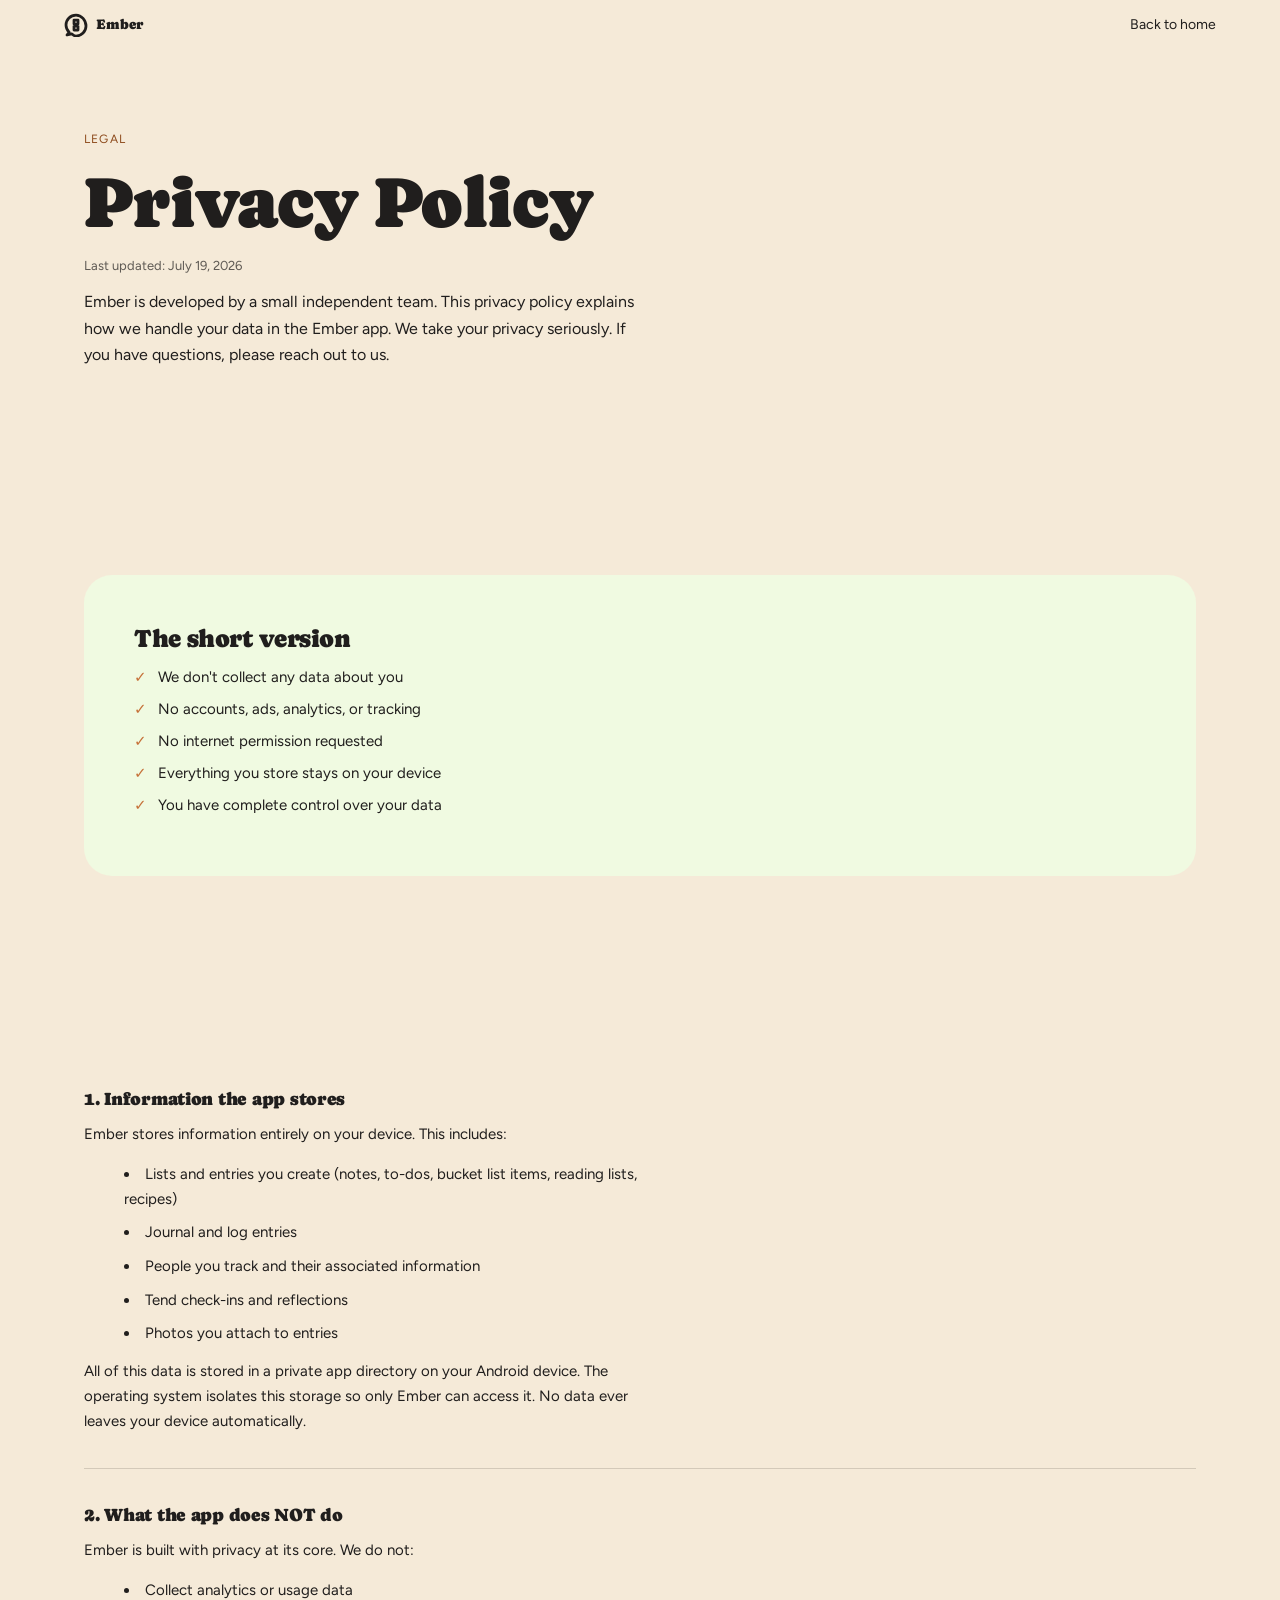
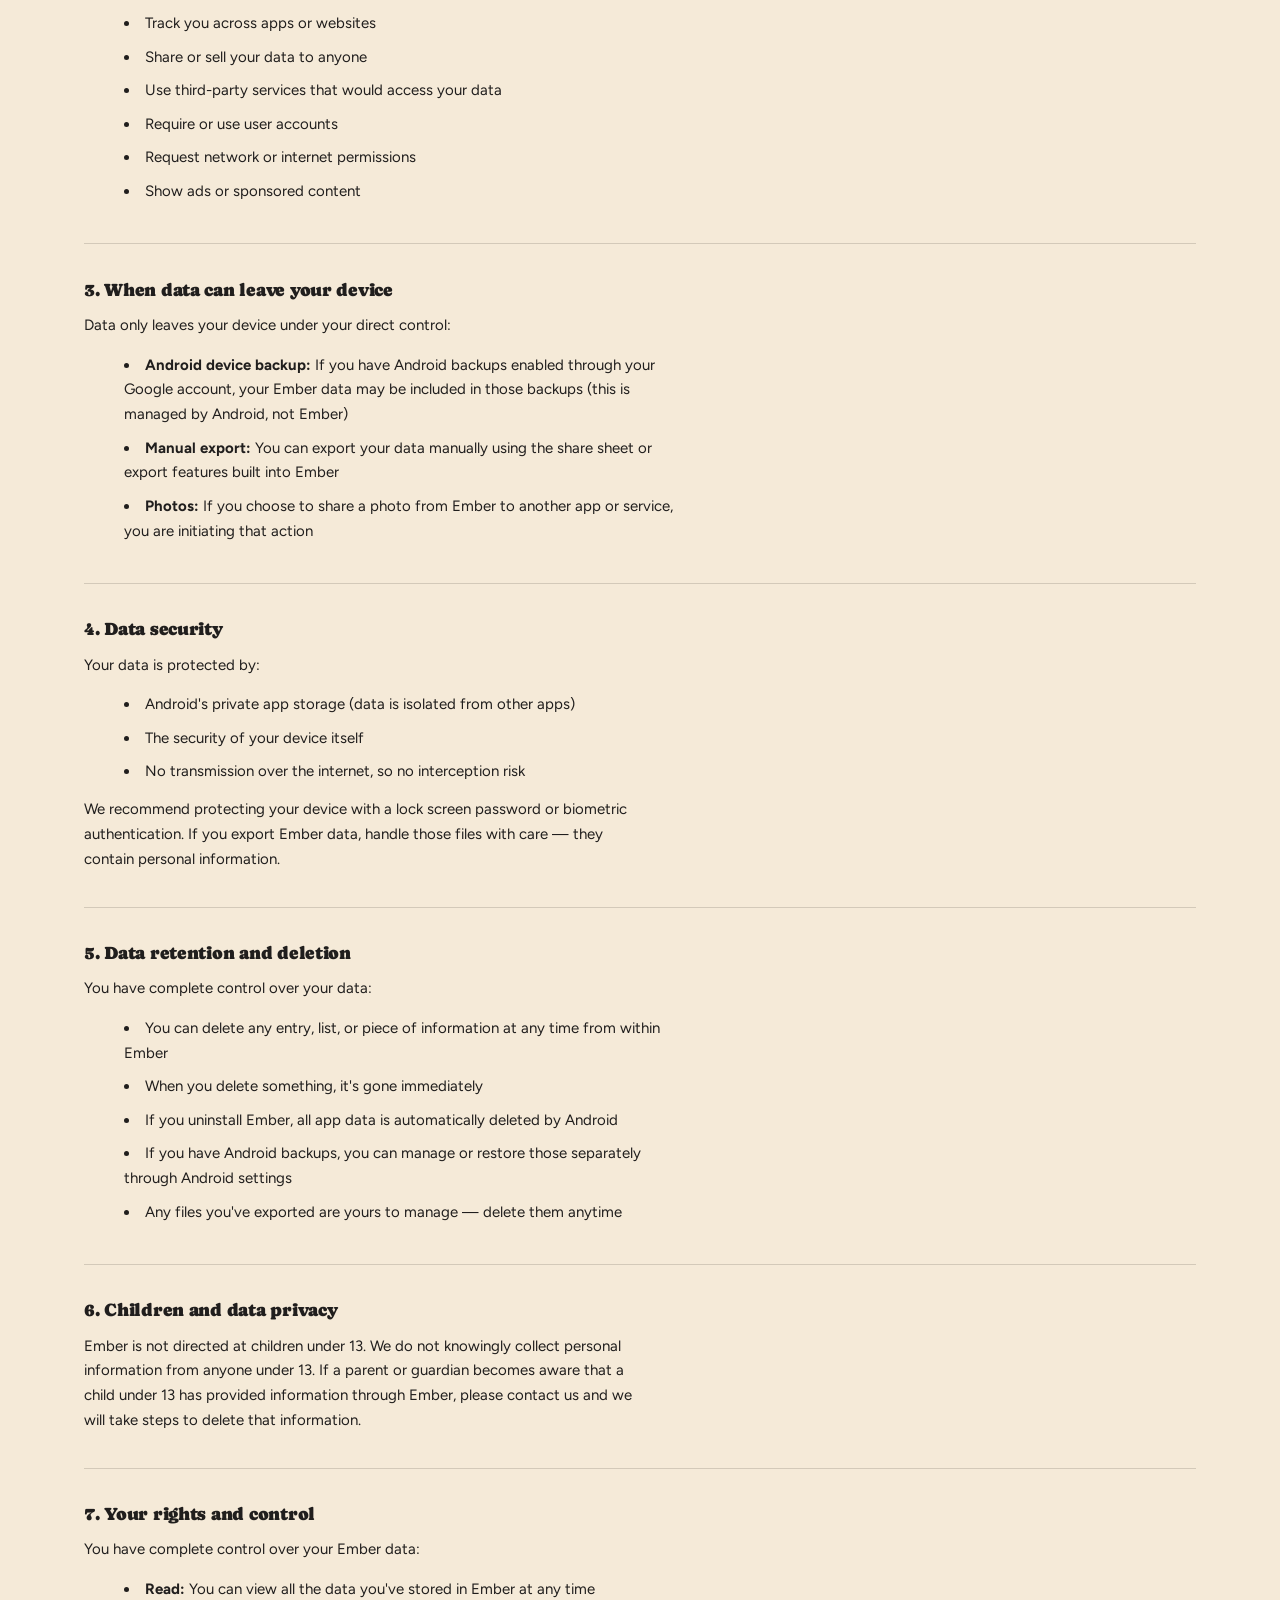
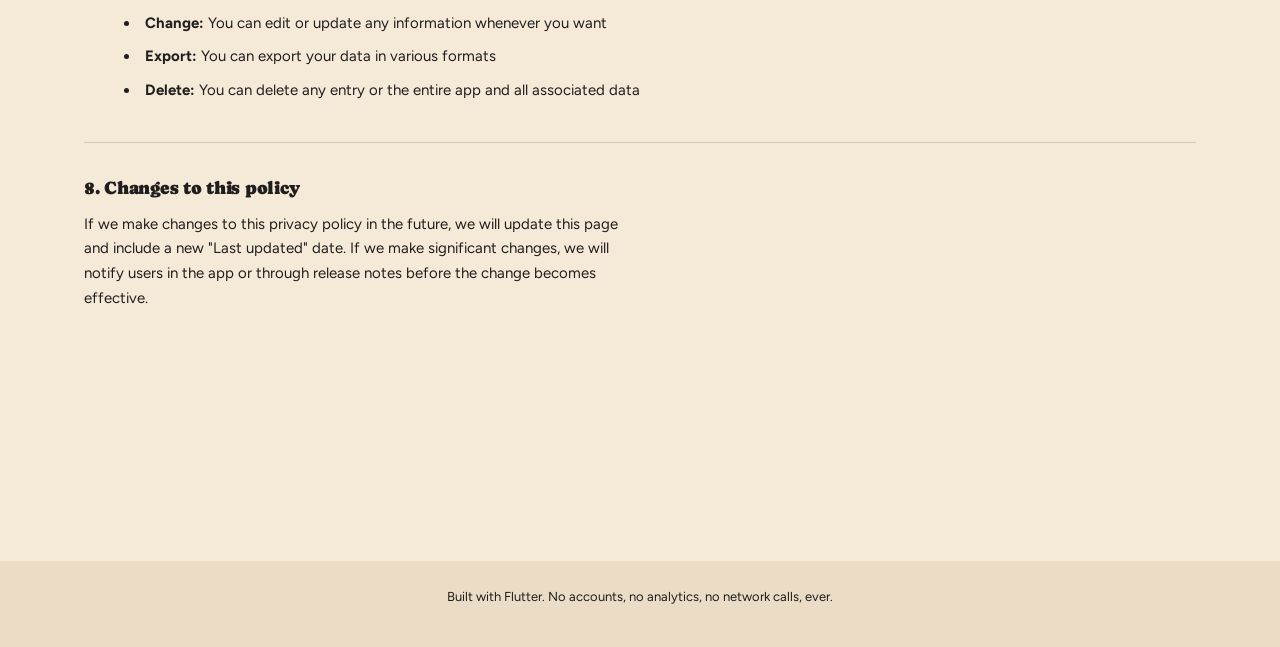
==== privacy.html @ a2e35016 "Remove contact section from privacy page" ====
<!DOCTYPE html>
<html lang="en">
<head>
  <meta charset="UTF-8">
  <meta name="viewport" content="width=device-width, initial-scale=1.0">
  <meta name="description" content="Ember Privacy Policy — Your data is yours alone.">
  <title>Ember Privacy Policy</title>
  <link rel="stylesheet" href="css/styles.css">
  <style>
    .privacy-header {
      padding: clamp(40px, 8vw, 80px) 0 clamp(60px, 12vw, 100px) 0;
    }

    .privacy-header h1 {
      margin-bottom: var(--space-3);
    }

    .last-updated {
      font-size: 13px;
      color: var(--color-text);
      opacity: 0.7;
      margin-bottom: var(--space-3);
    }

    .intro-text {
      max-width: 56ch;
      font-size: 16px;
      line-height: 1.65;
      margin-bottom: var(--space-6);
    }

    .callout {
      background: var(--color-accent-2-100);
      border-radius: var(--radius-lg);
      padding: clamp(30px, 5vw, 50px);
      margin-bottom: var(--space-6);
    }

    .callout h3 {
      margin-top: 0;
      margin-bottom: var(--space-3);
    }

    .callout ul {
      list-style: none;
      padding: 0;
      margin: 0;
    }

    .callout li {
      margin-bottom: var(--space-2);
      padding-left: 24px;
      position: relative;
    }

    .callout li:before {
      content: "✓";
      position: absolute;
      left: 0;
      color: var(--color-accent);
      font-weight: bold;
    }

    .policy-sections {
      margin-top: var(--space-6);
    }

    .policy-section {
      margin-bottom: var(--space-8);
      padding-bottom: var(--space-6);
      border-bottom: 1px solid var(--color-divider);
    }

    .policy-section:last-child {
      border-bottom: none;
    }

    .policy-section h3 {
      margin-bottom: var(--space-3);
      font-size: 18px;
    }

    .policy-section p,
    .policy-section li {
      font-size: 15px;
      line-height: 1.65;
      margin-bottom: var(--space-2);
      max-width: 56ch;
    }

    .policy-section ul {
      list-style-position: inside;
      margin-bottom: var(--space-3);
    }

    .policy-section li {
      margin-left: 0;
    }

    .contact-link {
      color: var(--color-accent);
      text-decoration: none;
    }

    .contact-link:hover {
      text-decoration: underline;
    }

    @media (max-width: 768px) {
      .intro-text {
        font-size: 15px;
      }

      .policy-section p,
      .policy-section li {
        font-size: 14px;
      }
    }
  </style>
</head>
<body>
  <!-- Navigation -->
  <nav class="nav">
    <a href="/" class="nav-brand">
      <svg width="24" height="24" viewBox="0 0 24 24" fill="none" stroke="currentColor" stroke-width="2.75" stroke-linecap="round" stroke-linejoin="round">
        <path d="M12 2C6.48 2 2 6.48 2 12c0 2.84 1.22 5.39 3.16 7.16L3 22l4.84-1.16C9.61 22.78 10.74 23 12 23c5.52 0 10-4.48 10-10S17.52 2 12 2m-2 15h4v-4h-4v4m0-6h4V7h-4v4z"/>
      </svg>
      Ember
    </a>
    <a href="/">Back to home</a>
  </nav>

  <main>
    <!-- Header -->
    <section class="privacy-header">
      <div class="container">
        <p class="eyebrow">Legal</p>
        <h1>Privacy Policy</h1>
        <div class="last-updated">Last updated: July 19, 2026</div>
        <p class="intro-text">
          Ember is developed by a small independent team. This privacy policy explains how we handle your data in the Ember app.
          We take your privacy seriously. If you have questions, please reach out to us.
        </p>
      </div>
    </section>

    <!-- Quick Summary -->
    <section class="section">
      <div class="container">
        <div class="callout">
          <h3>The short version</h3>
          <ul>
            <li>We don't collect any data about you</li>
            <li>No accounts, ads, analytics, or tracking</li>
            <li>No internet permission requested</li>
            <li>Everything you store stays on your device</li>
            <li>You have complete control over your data</li>
          </ul>
        </div>
      </div>
    </section>

    <!-- Policy Sections -->
    <section class="section">
      <div class="container">
        <div class="policy-sections">
          <div class="policy-section">
            <h3>1. Information the app stores</h3>
            <p>
              Ember stores information entirely on your device. This includes:
            </p>
            <ul>
              <li>Lists and entries you create (notes, to-dos, bucket list items, reading lists, recipes)</li>
              <li>Journal and log entries</li>
              <li>People you track and their associated information</li>
              <li>Tend check-ins and reflections</li>
              <li>Photos you attach to entries</li>
            </ul>
            <p>
              All of this data is stored in a private app directory on your Android device. The operating system isolates this storage so only Ember can access it. No data ever leaves your device automatically.
            </p>
          </div>

          <div class="policy-section">
            <h3>2. What the app does NOT do</h3>
            <p>
              Ember is built with privacy at its core. We do not:
            </p>
            <ul>
              <li>Collect analytics or usage data</li>
              <li>Track you across apps or websites</li>
              <li>Share or sell your data to anyone</li>
              <li>Use third-party services that would access your data</li>
              <li>Require or use user accounts</li>
              <li>Request network or internet permissions</li>
              <li>Show ads or sponsored content</li>
            </ul>
          </div>

          <div class="policy-section">
            <h3>3. When data can leave your device</h3>
            <p>
              Data only leaves your device under your direct control:
            </p>
            <ul>
              <li><strong>Android device backup:</strong> If you have Android backups enabled through your Google account, your Ember data may be included in those backups (this is managed by Android, not Ember)</li>
              <li><strong>Manual export:</strong> You can export your data manually using the share sheet or export features built into Ember</li>
              <li><strong>Photos:</strong> If you choose to share a photo from Ember to another app or service, you are initiating that action</li>
            </ul>
          </div>

          <div class="policy-section">
            <h3>4. Data security</h3>
            <p>
              Your data is protected by:
            </p>
            <ul>
              <li>Android's private app storage (data is isolated from other apps)</li>
              <li>The security of your device itself</li>
              <li>No transmission over the internet, so no interception risk</li>
            </ul>
            <p>
              We recommend protecting your device with a lock screen password or biometric authentication. If you export Ember data, handle those files with care — they contain personal information.
            </p>
          </div>

          <div class="policy-section">
            <h3>5. Data retention and deletion</h3>
            <p>
              You have complete control over your data:
            </p>
            <ul>
              <li>You can delete any entry, list, or piece of information at any time from within Ember</li>
              <li>When you delete something, it's gone immediately</li>
              <li>If you uninstall Ember, all app data is automatically deleted by Android</li>
              <li>If you have Android backups, you can manage or restore those separately through Android settings</li>
              <li>Any files you've exported are yours to manage — delete them anytime</li>
            </ul>
          </div>

          <div class="policy-section">
            <h3>6. Children and data privacy</h3>
            <p>
              Ember is not directed at children under 13. We do not knowingly collect personal information from anyone under 13. If a parent or guardian becomes aware that a child under 13 has provided information through Ember, please contact us and we will take steps to delete that information.
            </p>
          </div>

          <div class="policy-section">
            <h3>7. Your rights and control</h3>
            <p>
              You have complete control over your Ember data:
            </p>
            <ul>
              <li><strong>Read:</strong> You can view all the data you've stored in Ember at any time</li>
              <li><strong>Change:</strong> You can edit or update any information whenever you want</li>
              <li><strong>Export:</strong> You can export your data in various formats</li>
              <li><strong>Delete:</strong> You can delete any entry or the entire app and all associated data</li>
            </ul>
          </div>

          <div class="policy-section">
            <h3>8. Changes to this policy</h3>
            <p>
              If we make changes to this privacy policy in the future, we will update this page and include a new "Last updated" date. If we make significant changes, we will notify users in the app or through release notes before the change becomes effective.
            </p>
          </div>

        </div>
      </div>
    </section>
  </main>

  <!-- Footer -->
  <footer>
    <p>Built with Flutter. No accounts, no analytics, no network calls, ever.</p>
  </footer>
</body>
</html>
---- css/styles.css ----
/* Organic — design-system tokens and component classes */
@import url('https://fonts.googleapis.com/css2?family=Caprasimo:wght@400&family=Figtree:wght@400;600;700&display=swap');

:root {
  --color-bg: #f5ead8;
  --color-surface: #ebddc5;
  --color-text: #201e1d;
  --color-accent: #c67139;
  --color-accent-2: #7a8a5e;
  --color-divider: color-mix(in srgb, #201e1d 16%, transparent);

  --color-neutral-100: #f9f4ed;
  --color-neutral-200: #eee7db;
  --color-neutral-300: #dcd3c4;
  --color-neutral-400: #c0b6a5;
  --color-neutral-500: #a19786;
  --color-neutral-600: #82796a;
  --color-neutral-700: #645c50;
  --color-neutral-800: #474238;
  --color-neutral-900: #2e2b25;

  --color-accent-100: #fff2eb;
  --color-accent-200: #ffe1d0;
  --color-accent-300: #ffc6a5;
  --color-accent-400: #f6a06b;
  --color-accent-500: #d67f48;
  --color-accent-600: #b2622d;
  --color-accent-700: #8c491a;
  --color-accent-800: #643312;
  --color-accent-900: #402310;

  --color-accent-2-100: #f0fae1;
  --color-accent-2-200: #e1eecc;
  --color-accent-2-300: #ccdbb2;
  --color-accent-2-400: #aebf92;
  --color-accent-2-500: #8fa073;
  --color-accent-2-600: #728157;
  --color-accent-2-700: #56633f;
  --color-accent-2-800: #3d472b;
  --color-accent-2-900: #272e1b;

  --font-heading: "Caprasimo", system-ui, sans-serif;
  --font-heading-weight: 400;
  --font-body: "Figtree", system-ui, sans-serif;

  --space-1: 4.4px;
  --space-2: 8.8px;
  --space-3: 13.2px;
  --space-4: 17.6px;
  --space-6: 26.4px;
  --space-8: 35.2px;

  --radius-sm: 8px;
  --radius-md: 16px;
  --radius-lg: 28px;

  --shadow-sm: 0 1px 2px color-mix(in srgb, #2e2b25 14%, transparent);
  --shadow-md: 0 3px 10px color-mix(in srgb, #2e2b25 16%, transparent);
  --shadow-lg: 0 12px 32px color-mix(in srgb, #2e2b25 22%, transparent);
}

body {
  background: var(--color-bg);
  color: var(--color-text);
  font-family: var(--font-body);
}
h1, h2, h3, h4 { font-family: var(--font-heading); font-weight: var(--font-heading-weight); }

.washed { filter: saturate(0.6) contrast(0.85) brightness(1.1) opacity(0.94); }

*, *::before, *::after { box-sizing: border-box; }
body { margin: 0; font-size: 15px; line-height: 1.55; font-weight: 400; }
h1, h2, h3, h4, h5, h6 {
  font-family: var(--font-heading); font-weight: var(--font-heading-weight);
  line-height: 1.12; letter-spacing: -0.015em; margin: 0 0 var(--space-2);
}
h1 { font-size: clamp(40px, 6vw, 72px); }
h2 { font-size: clamp(28px, 5vw, 48px); }
h3 { font-size: 25px; }
h4 { font-size: 20px; }
h5 { font-size: 16px; }
h6 { font-size: 13px; letter-spacing: 0.08em; text-transform: uppercase; }
p { margin: 0 0 var(--space-3); }
a { color: var(--color-accent); text-underline-offset: 3px; text-decoration: none; }
a:hover { text-decoration: underline; }
img { display: block; max-width: 100%; }
figure { margin: 0; }
figcaption {
  font-size: 11px; margin-top: var(--space-1);
  color: color-mix(in srgb, var(--color-text) 55%, transparent);
}
.text-muted { color: color-mix(in srgb, var(--color-text) 55%, transparent); }
:focus { outline: none; }
:focus-visible { outline: 2px solid var(--color-accent); outline-offset: 2px; }
::selection { background: color-mix(in srgb, var(--color-accent) 30%, transparent); }

/* — rules — */
.hr {
  height: 1px; border: 0; margin: var(--space-4) 0;
  background: var(--color-divider);
}

/* — buttons — */
.btn {
  display: inline-flex; align-items: center; justify-content: center; gap: 6px;
  cursor: pointer; text-decoration: none;
  font-family: var(--font-heading); font-weight: var(--font-heading-weight);
  font-size: 14px; line-height: 1.2; color: var(--color-text);
  background: transparent; border: 1px solid transparent;
  padding: var(--space-2) calc(var(--space-3) * 1.2);
  border-radius: 999px;
}
.btn svg { display: block; }
.btn:disabled { opacity: 0.45; cursor: not-allowed; }
.btn-primary { background: var(--color-accent); color: var(--color-bg); }
.btn-primary:hover { background: var(--color-accent-600); }
.btn-primary:active { background: var(--color-accent-700); }
.btn-secondary { border-color: var(--color-divider); }
.btn-secondary:hover { background: color-mix(in srgb, var(--color-text) 7%, transparent); }
.btn-secondary:active { background: color-mix(in srgb, var(--color-text) 14%, transparent); }
.btn-ghost { color: var(--color-accent); padding-inline: var(--space-1); }
.btn-ghost:hover { background: color-mix(in srgb, var(--color-accent) 10%, transparent); }
.btn-ghost:active { background: color-mix(in srgb, var(--color-accent) 18%, transparent); }
.btn-icon { width: 36px; height: 36px; padding: 0; }
.btn-block { width: 100%; margin-top: var(--space-2); }

/* — tags — */
.tag {
  display: inline-flex; align-items: center; font-size: 11px;
  letter-spacing: 0.02em; padding: 3px 10px;
  border-radius: 999px;
}
.tag-accent { background: var(--color-accent-100); color: var(--color-accent-800); }
.tag-accent-2 { background: var(--color-accent-2-100); color: var(--color-accent-2-800); }
.tag-neutral { background: var(--color-neutral-100); color: var(--color-neutral-800); }

/* — navigation — */
.nav {
  display: flex; align-items: center; gap: var(--space-4);
  padding: var(--space-3) clamp(20px, 5vw, 64px);
  border-bottom: none;
}
.nav-brand {
  font-family: var(--font-heading); font-weight: var(--font-heading-weight);
  font-size: 18px; margin-right: auto; display: flex; align-items: center; gap: 8px;
  color: var(--color-text); text-decoration: none;
}
.nav-brand:hover { color: var(--color-accent); }
.nav a { color: inherit; text-decoration: none; font-size: 14px; }
.nav a:hover, .nav a[aria-current='page'] { color: var(--color-accent); }

/* — container — */
.container {
  max-width: 1240px;
  margin: 0 auto;
  padding: 0 clamp(20px, 5vw, 64px);
}

/* — sections — */
.section {
  padding: clamp(40px, 8vw, 80px) 0;
}

.section-hero {
  position: relative;
  padding: clamp(60px, 12vw, 100px) 0;
}

.eyebrow {
  font-size: 12px;
  letter-spacing: 0.1em;
  text-transform: uppercase;
  color: var(--color-accent-700);
  margin-bottom: var(--space-3);
}

/* — cards — */
.card {
  display: flex; flex-direction: column; gap: var(--space-2);
  padding: var(--space-3); border-radius: var(--radius-lg);
  background: var(--color-surface);
}

/* — stats coins — */
.stat-coin {
  width: 168px;
  height: 168px;
  border-radius: 50%;
  display: flex;
  flex-direction: column;
  align-items: center;
  justify-content: center;
  text-align: center;
  gap: var(--space-2);
}

.stat-coin.stat-1 { background: var(--color-accent-100); }
.stat-coin.stat-2 { background: var(--color-accent-200); }
.stat-coin.stat-3 { background: var(--color-accent-2-100); }
.stat-coin.stat-4 { background: var(--color-accent-2-200); }

.stat-number {
  font-family: var(--font-heading);
  font-size: clamp(28px, 3vw, 40px);
  line-height: 1;
}

.stat-label {
  font-size: 11px;
  letter-spacing: 0.05em;
  color: var(--color-text);
  opacity: 0.75;
}

/* — carousel — */
.carousel-container {
  position: relative;
  width: 320px;
  aspect-ratio: 9 / 18.5;
  margin: 0 auto;
}

.phone-frame {
  width: 100%;
  height: 100%;
  border-radius: 34px;
  border: 8px solid #1a1a1a;
  overflow: hidden;
  box-shadow: var(--shadow-lg);
  position: relative;
}

.carousel-slide {
  position: absolute;
  inset: 0;
  opacity: 0;
  transition: opacity 0.5s ease-in-out;
}

.carousel-slide.active {
  opacity: 1;
}

.carousel-slide img {
  width: 100%;
  height: 100%;
  object-fit: cover;
}

.carousel-dots {
  display: flex;
  justify-content: center;
  gap: 8px;
  margin-top: 24px;
}

.dot {
  width: 8px;
  height: 8px;
  border-radius: 50%;
  background: var(--color-accent-300);
  cursor: pointer;
  transition: background 0.3s;
}

.dot.active {
  background: var(--color-accent);
}

/* — home at a glance — */
.image-frame {
  position: relative;
  border-radius: 34px;
  overflow: hidden;
  aspect-ratio: 9 / 16;
  width: 67%;
}

.image-frame img {
  width: 100%;
  height: 100%;
  object-fit: cover;
  object-position: left center;
}

.pulse-overlay {
  position: absolute;
  inset: 0;
  background: radial-gradient(circle at center, rgba(198, 113, 57, 0.55) 0%, rgba(198, 113, 57, 0) 70%);
  animation: emberGrow 3.5s ease-out infinite;
}

@keyframes emberGrow {
  0% {
    transform: scale(0.6);
    opacity: 0.55;
  }
  100% {
    transform: scale(1.6);
    opacity: 0;
  }
}

@media (prefers-reduced-motion: reduce) {
  .pulse-overlay, .carousel-slide { animation: none; transition: none; }
}

/* — quote — */
.quote-section {
  text-align: center;
  padding: var(--space-4) 0;
}

.quote {
  font-size: clamp(18px, 4vw, 28px);
  line-height: 1.6;
  margin: 0 0 var(--space-3);
  max-width: 56ch;
  margin-left: auto;
  margin-right: auto;
}

/* — download band — */
.download-band {
  background: var(--color-accent-2-100);
  border-radius: var(--radius-lg);
  padding: clamp(40px, 8vw, 60px);
  text-align: center;
}

.download-band h3 {
  margin-bottom: var(--space-4);
}

.download-band .btn-block {
  margin-top: var(--space-3);
}

.disclaimer {
  font-family: monospace;
  font-size: 12px;
  margin-top: var(--space-4);
  color: var(--color-text);
  opacity: 0.7;
}

/* — footer — */
footer {
  background: var(--color-surface);
  padding: var(--space-6) clamp(20px, 5vw, 64px);
  text-align: center;
  font-size: 13px;
  margin-top: clamp(60px, 12vw, 100px);
}

footer a {
  color: var(--color-accent);
  margin: 0 var(--space-2);
}

/* — responsive — */
@media (max-width: 768px) {
  .nav {
    flex-wrap: wrap;
    gap: var(--space-2);
  }

  .nav a {
    font-size: 13px;
  }

  .stats-row {
    flex-wrap: wrap;
    justify-content: center;
  }

  .two-column {
    flex-direction: column;
  }

  .image-frame {
    width: 100%;
    aspect-ratio: 3 / 4;
  }

  .quote {
    font-size: 18px;
  }
}

/* — utility — */
.text-center { text-align: center; }
.mt-4 { margin-top: var(--space-4); }
.mb-4 { margin-bottom: var(--space-4); }
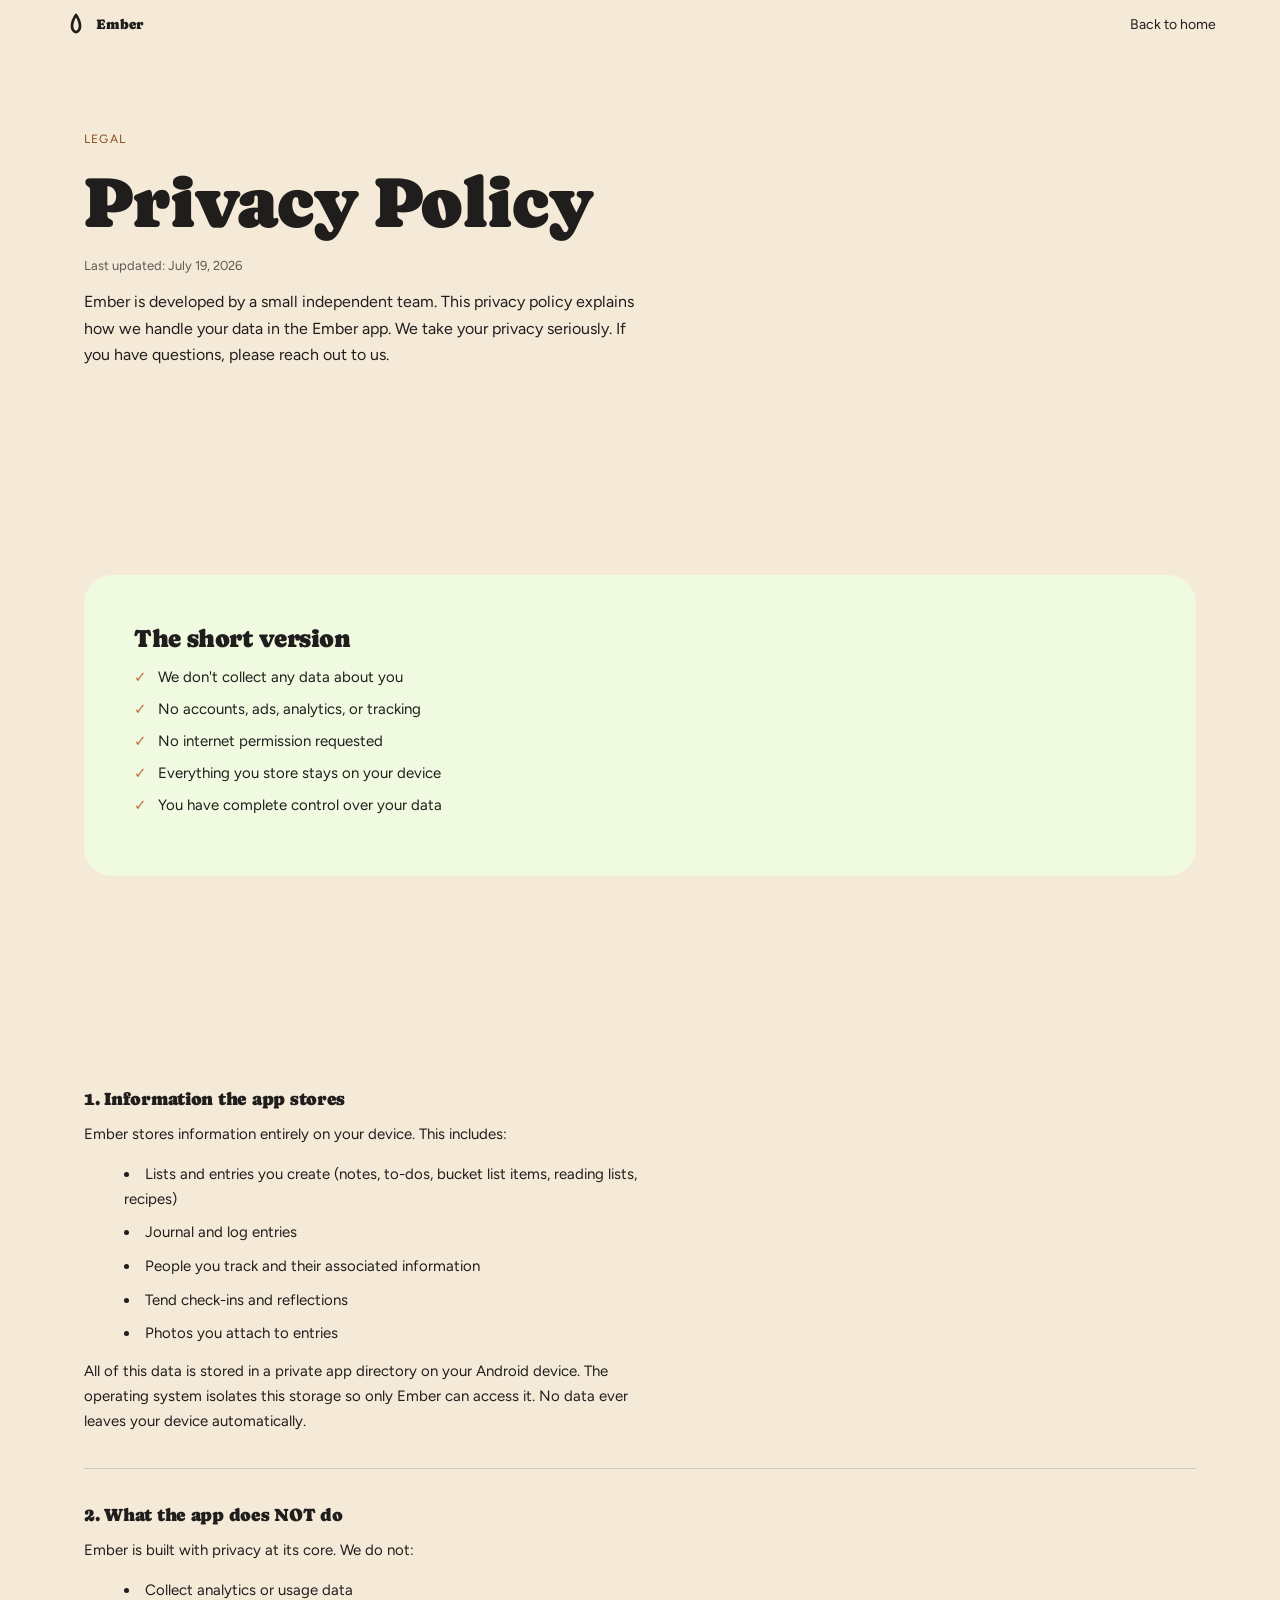
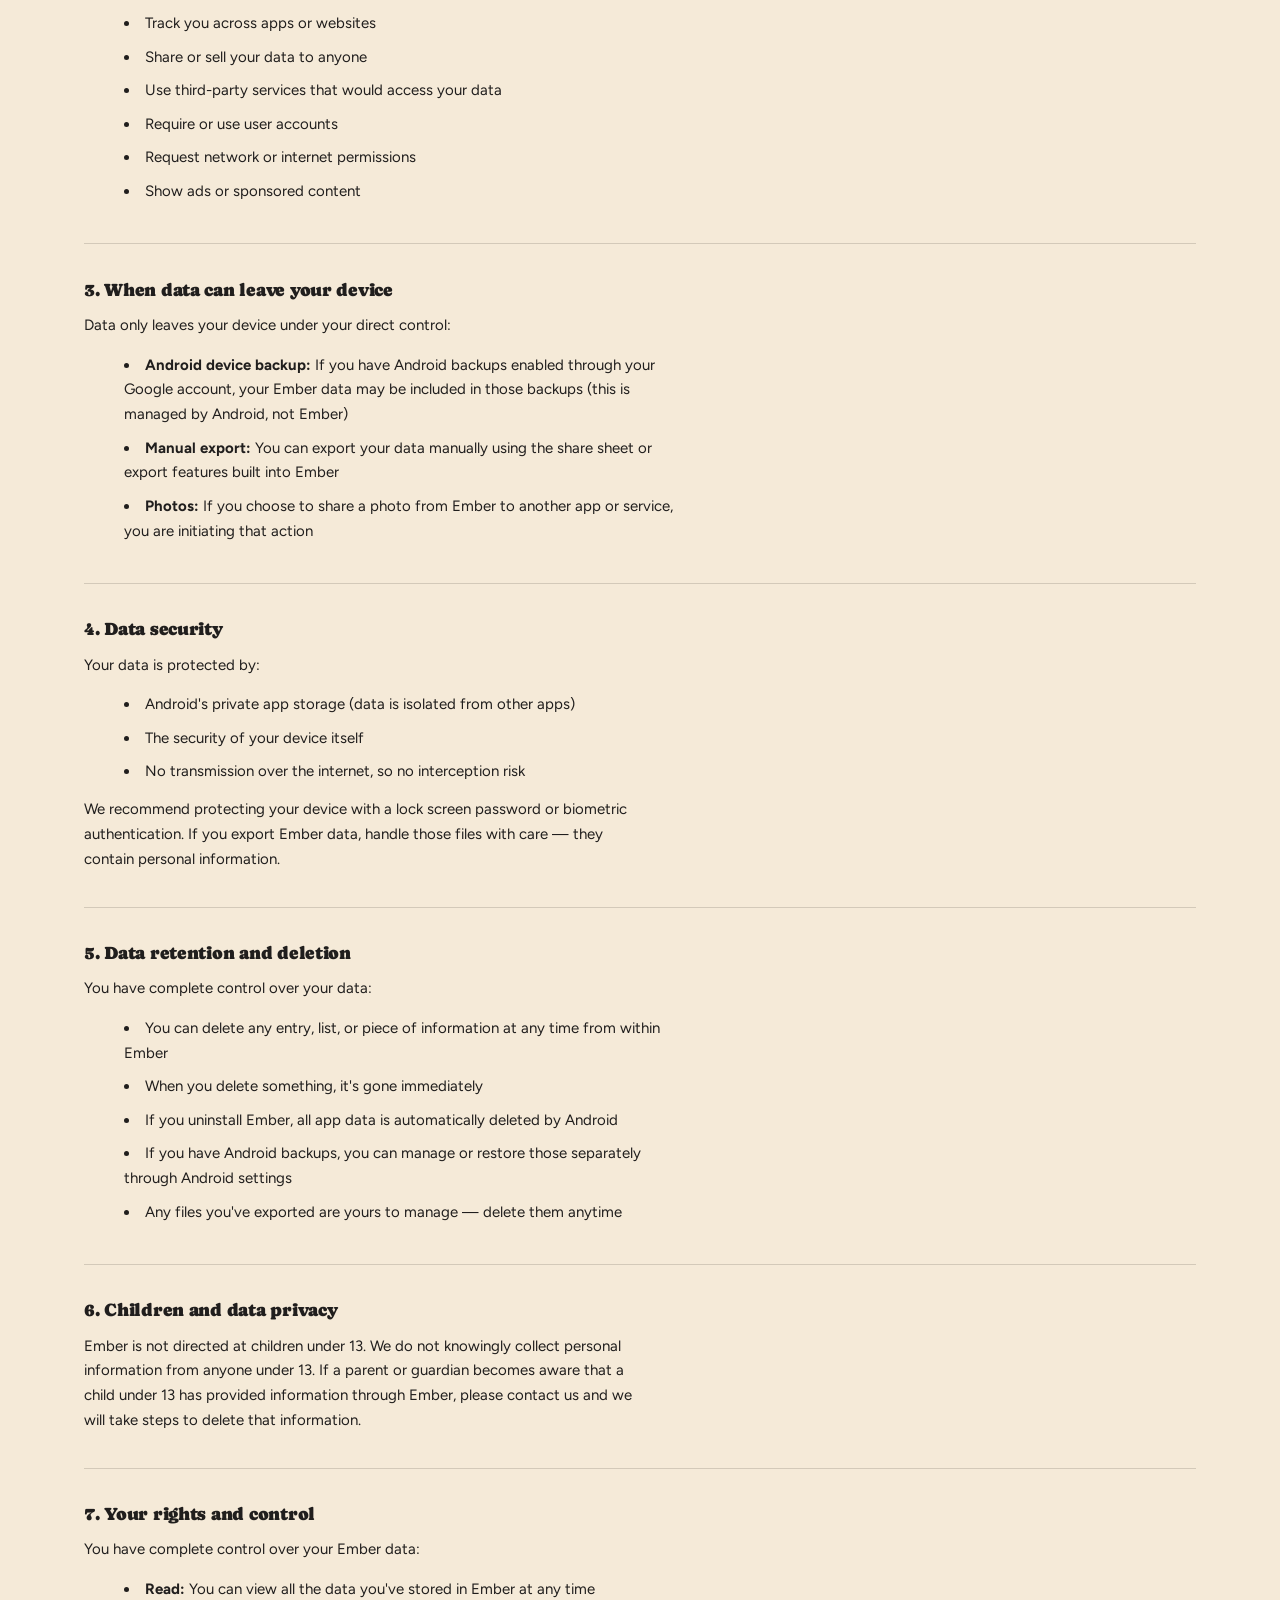
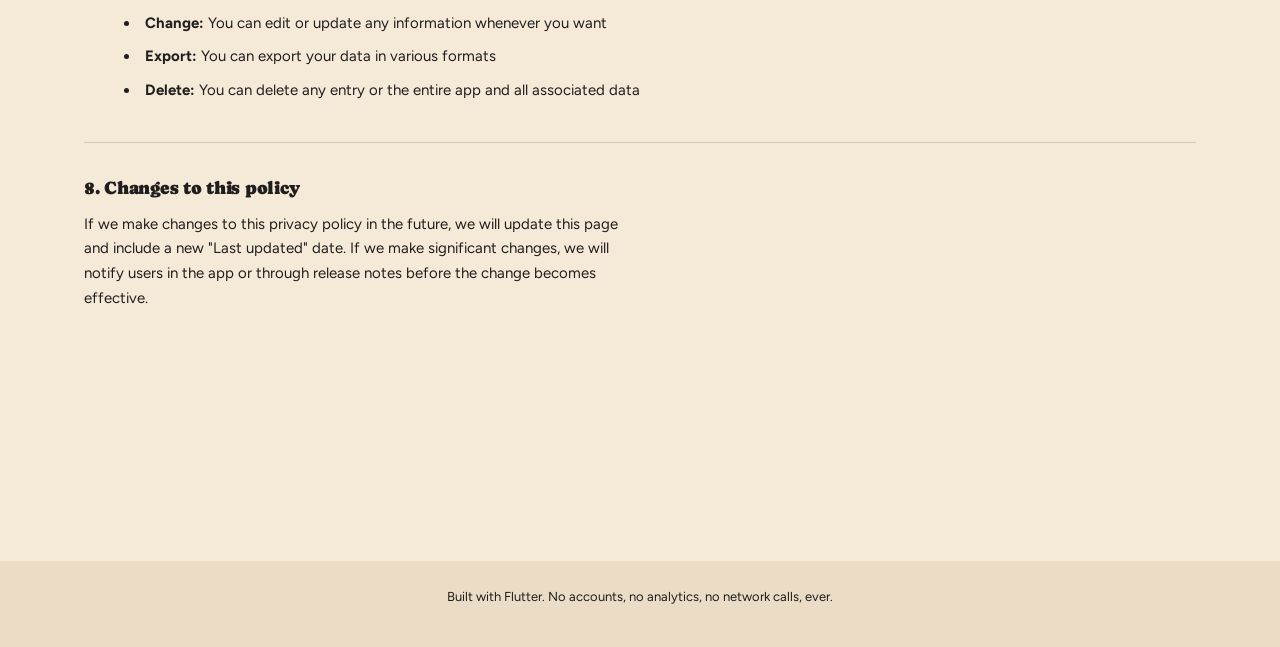
==== commit 8fec953d: "Fix logo icon and navigation links - change root / to index.html" ====
--- a/privacy.html
+++ b/privacy.html
@@ -121,13 +121,13 @@
 <body>
   <!-- Navigation -->
   <nav class="nav">
-    <a href="/" class="nav-brand">
+    <a href="index.html" class="nav-brand">
       <svg width="24" height="24" viewBox="0 0 24 24" fill="none" stroke="currentColor" stroke-width="2.75" stroke-linecap="round" stroke-linejoin="round">
-        <path d="M12 2C6.48 2 2 6.48 2 12c0 2.84 1.22 5.39 3.16 7.16L3 22l4.84-1.16C9.61 22.78 10.74 23 12 23c5.52 0 10-4.48 10-10S17.52 2 12 2m-2 15h4v-4h-4v4m0-6h4V7h-4v4z"/>
+        <path d="M12 2C12 2 8 8 8 13C8 16.3 9.79 19 12 19C14.21 19 16 16.3 16 13C16 8 12 2 12 2Z"/>
       </svg>
       Ember
     </a>
-    <a href="/">Back to home</a>
+    <a href="index.html">Back to home</a>
   </nav>
 
   <main>
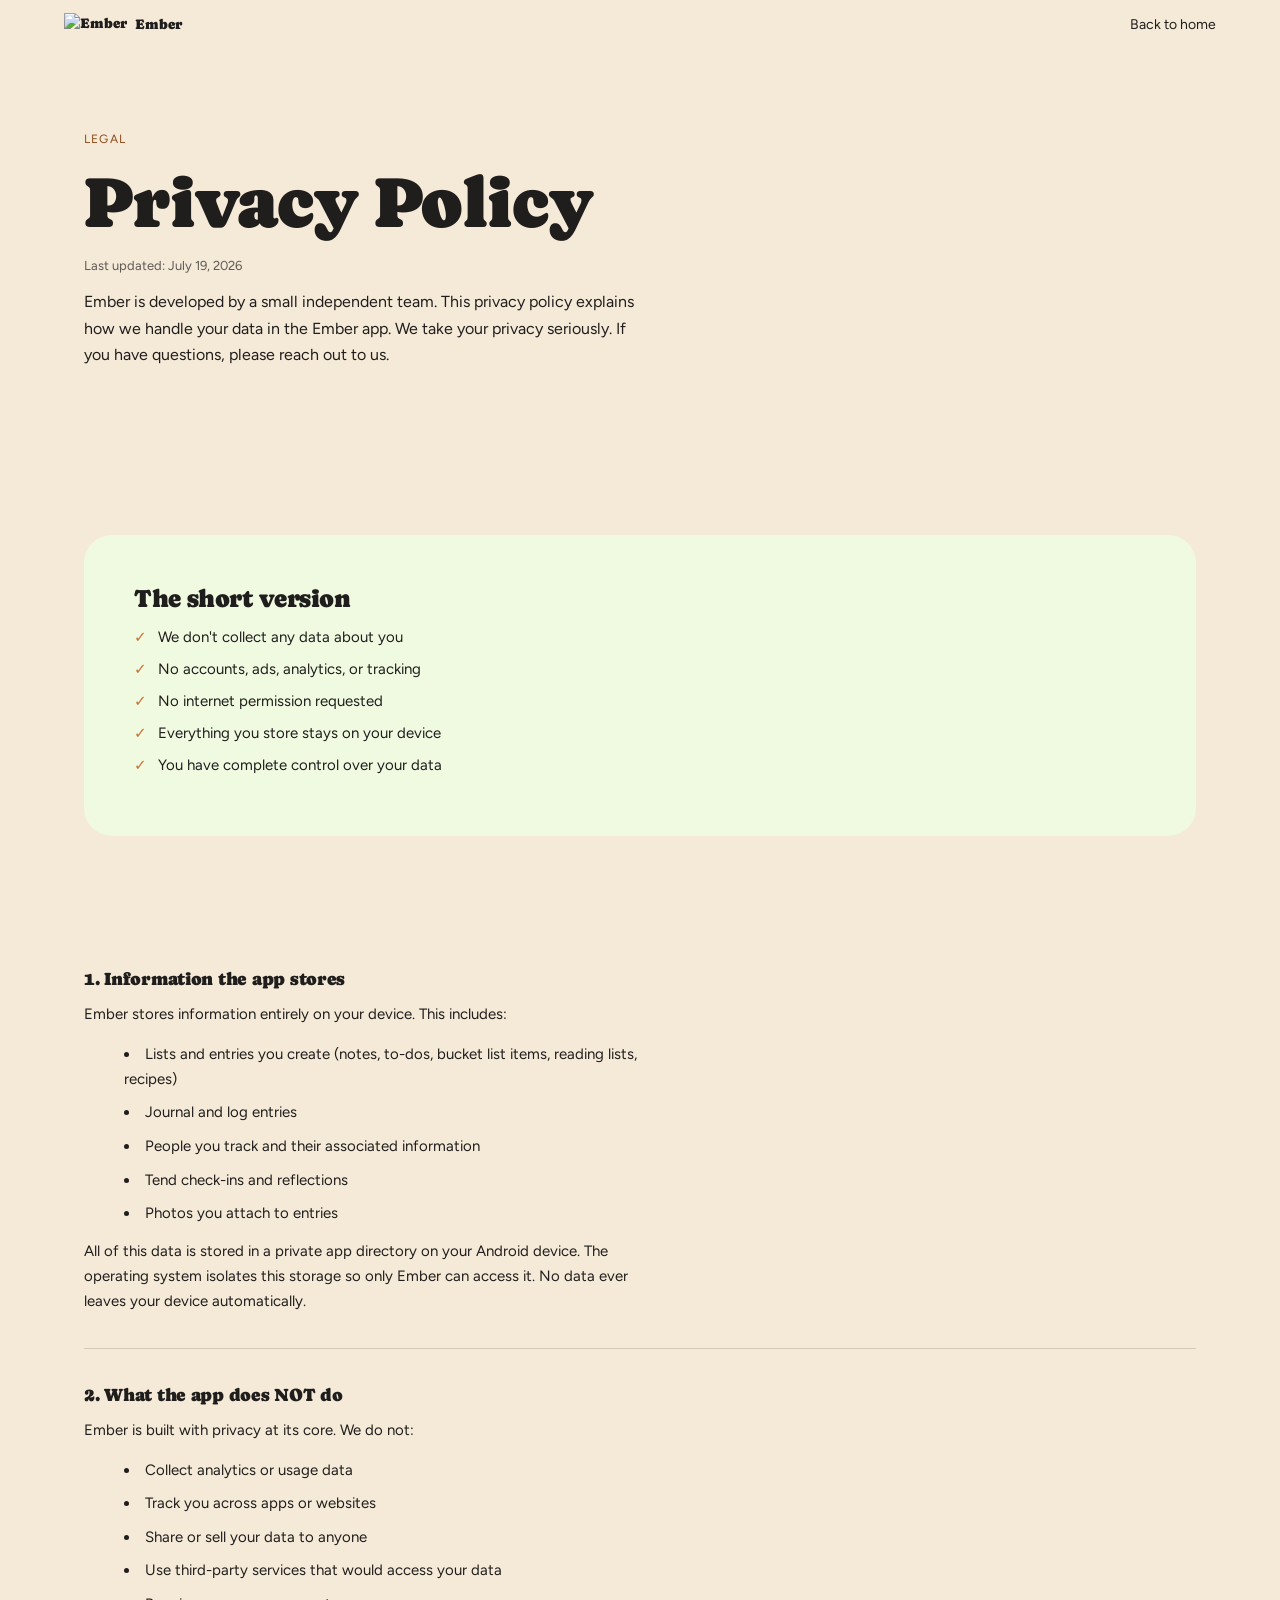
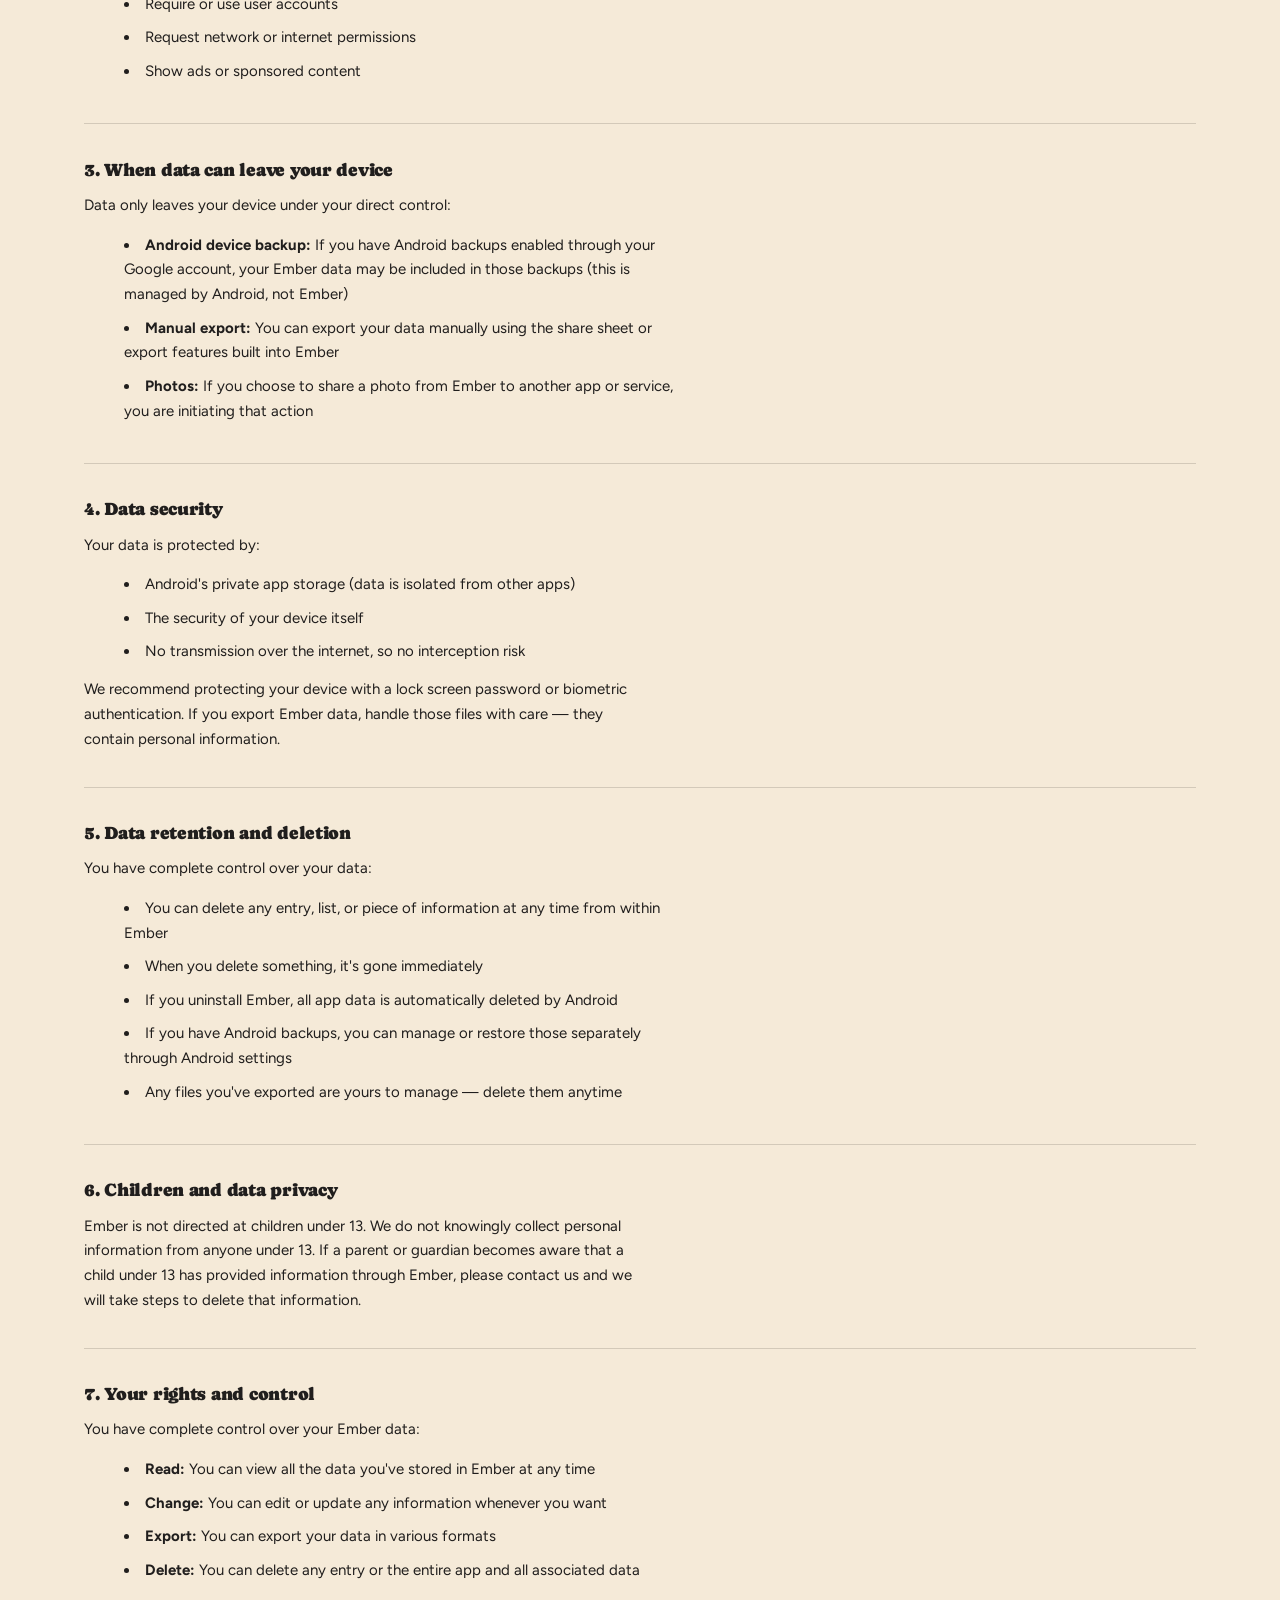
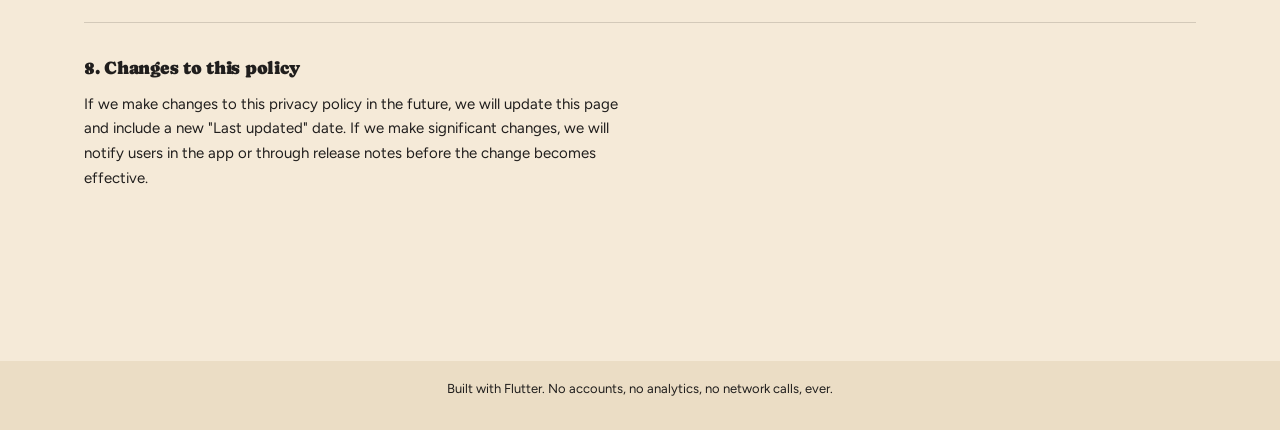
==== commit ffd45024: "Add 4th carousel slide and replace SVG logo with Ember Landing-selection image" ====
--- a/privacy.html
+++ b/privacy.html
@@ -122,9 +122,7 @@
   <!-- Navigation -->
   <nav class="nav">
     <a href="index.html" class="nav-brand">
-      <svg width="24" height="24" viewBox="0 0 24 24" fill="none" stroke="currentColor" stroke-width="2.75" stroke-linecap="round" stroke-linejoin="round">
-        <path d="M12 2C12 2 8 8 8 13C8 16.3 9.79 19 12 19C14.21 19 16 16.3 16 13C16 8 12 2 12 2Z"/>
-      </svg>
+      <img src="assets/images/Ember Landing-selection.png" alt="Ember" style="height: 24px; width: auto;">
       Ember
     </a>
     <a href="index.html">Back to home</a>
--- a/css/styles.css
+++ b/css/styles.css
@@ -158,12 +158,12 @@
 
 /* — sections — */
 .section {
-  padding: clamp(40px, 8vw, 80px) 0;
+  padding: clamp(20px, 4vw, 40px) 0;
 }
 
 .section-hero {
   position: relative;
-  padding: clamp(60px, 12vw, 100px) 0;
+  padding: clamp(30px, 6vw, 60px) 0;
 }
 
 .eyebrow {
@@ -324,7 +324,7 @@
 .download-band {
   background: var(--color-accent-2-100);
   border-radius: var(--radius-lg);
-  padding: clamp(40px, 8vw, 60px);
+  padding: clamp(30px, 5vw, 50px);
   text-align: center;
 }
 
@@ -347,10 +347,10 @@
 /* — footer — */
 footer {
   background: var(--color-surface);
-  padding: var(--space-6) clamp(20px, 5vw, 64px);
+  padding: var(--space-4) clamp(20px, 5vw, 64px);
   text-align: center;
   font-size: 13px;
-  margin-top: clamp(60px, 12vw, 100px);
+  margin-top: clamp(30px, 6vw, 60px);
 }
 
 footer a {
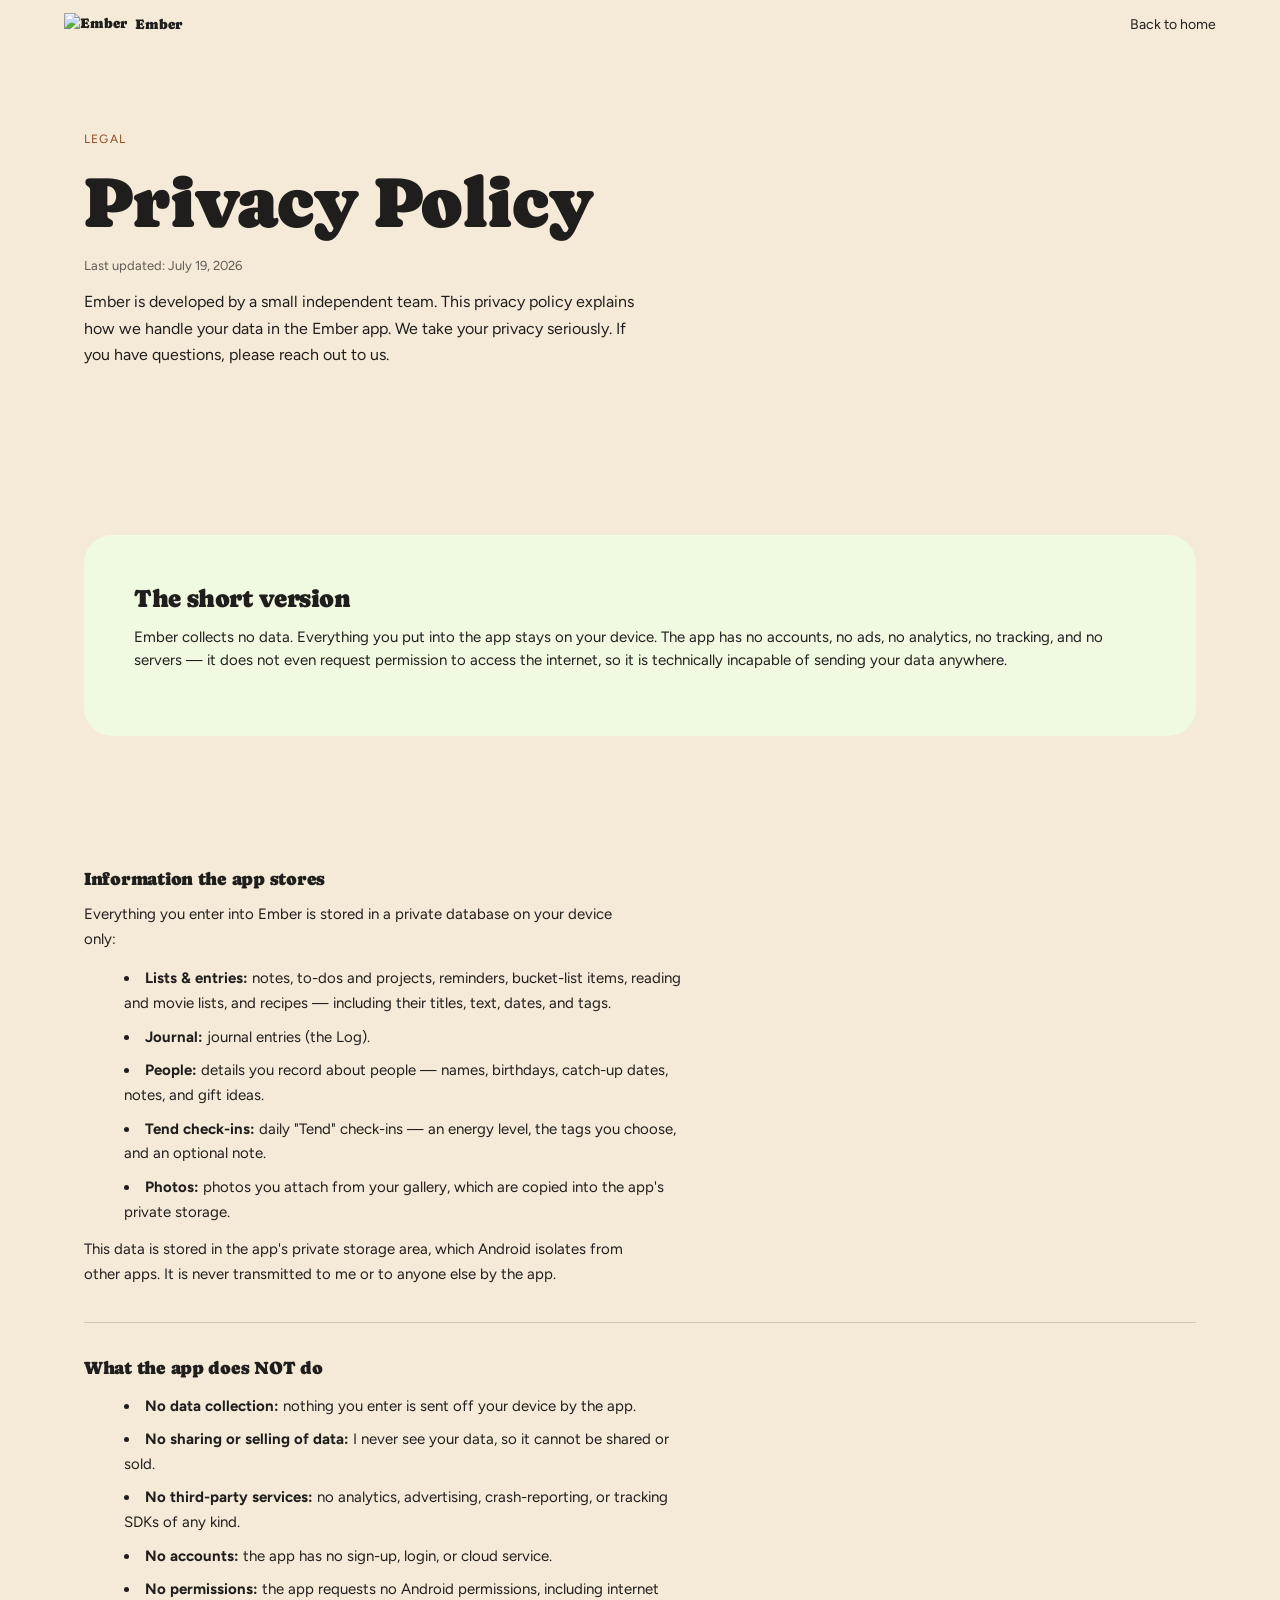
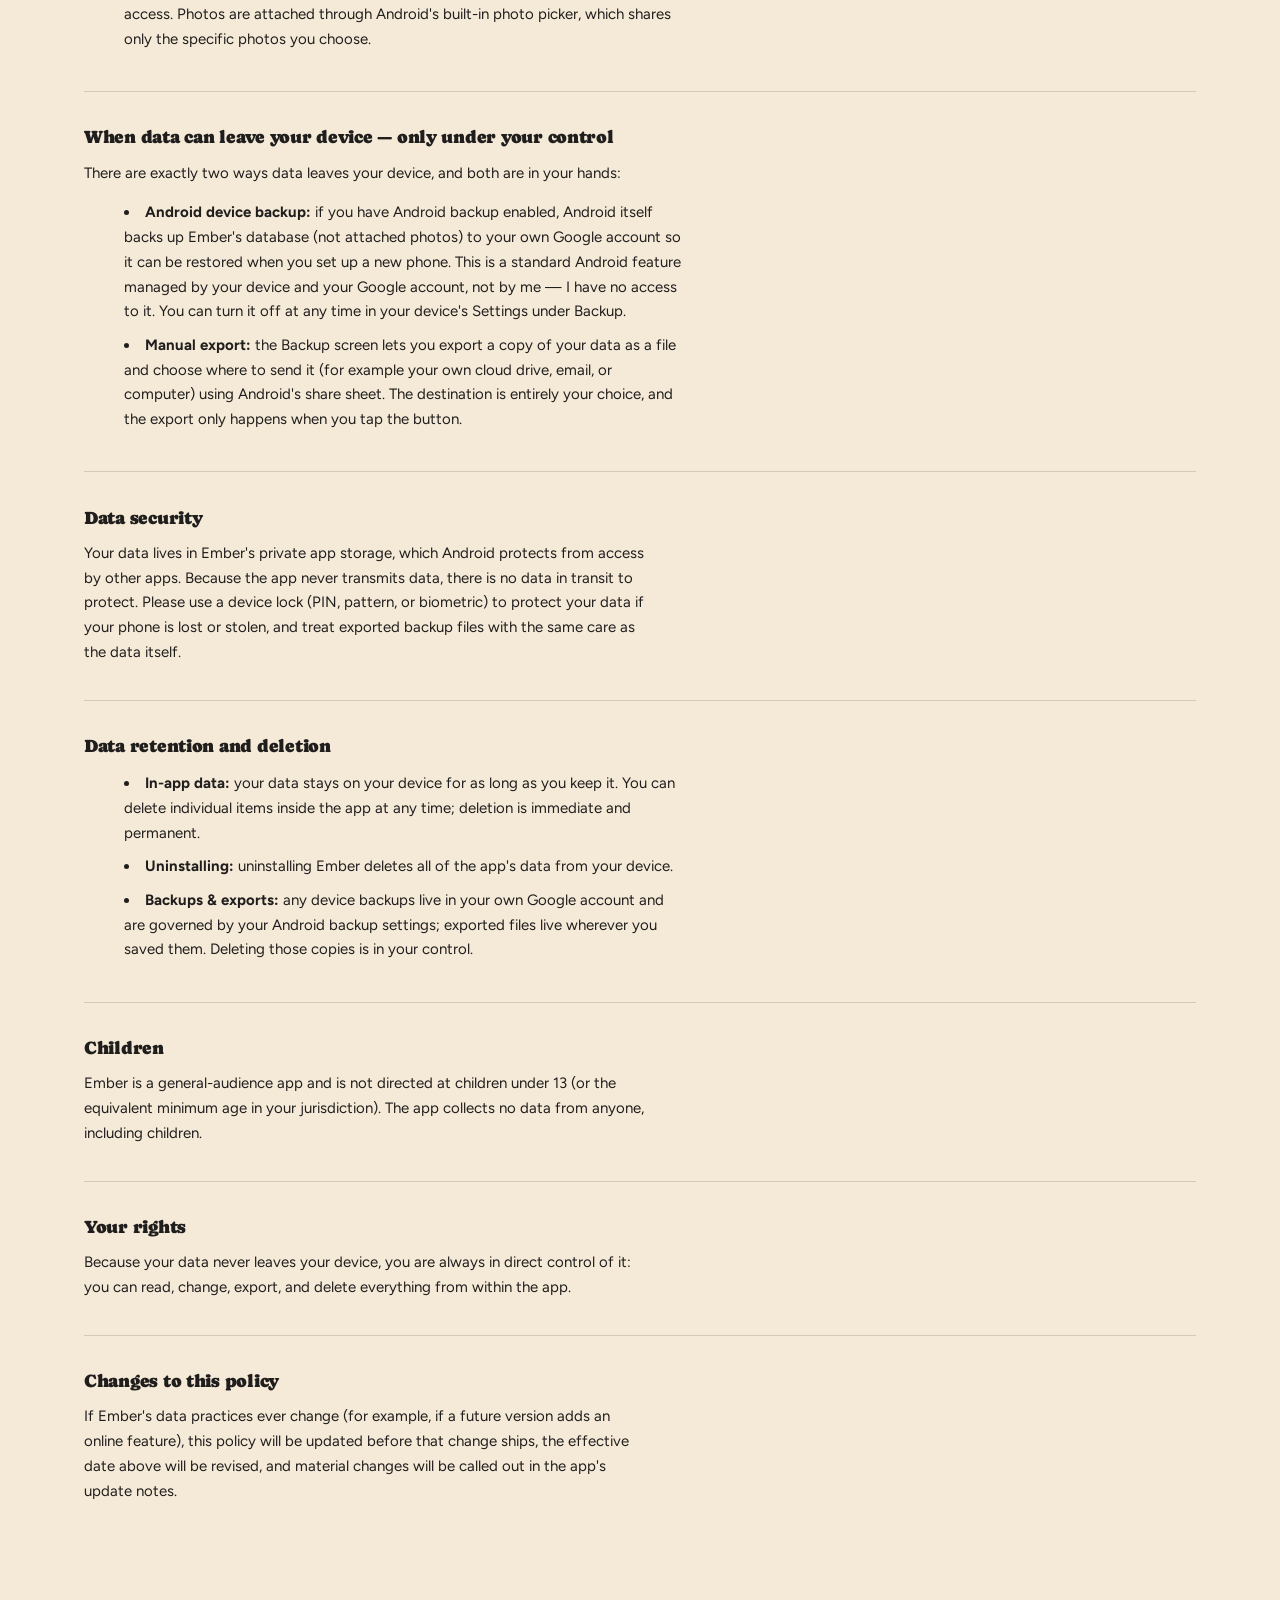
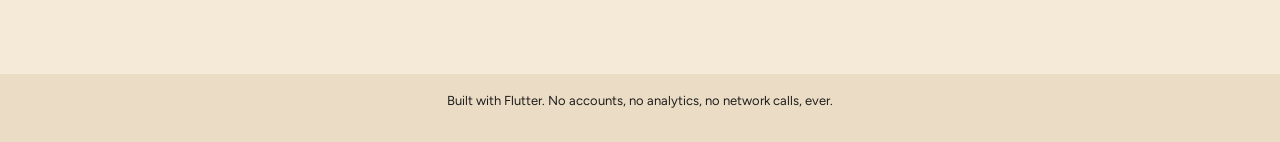
==== commit 8d1a73b8: "Remove dangling contact reference from privacy policy" ====
--- a/privacy.html
+++ b/privacy.html
@@ -122,7 +122,7 @@
   <!-- Navigation -->
   <nav class="nav">
     <a href="index.html" class="nav-brand">
-      <img src="assets/images/Ember Landing-selection.png" alt="Ember" style="height: 24px; width: auto;">
+      <img src="Ember Landing-selection.png" alt="Ember" style="height: 24px; width: auto;">
       Ember
     </a>
     <a href="index.html">Back to home</a>
@@ -147,13 +147,7 @@
       <div class="container">
         <div class="callout">
           <h3>The short version</h3>
-          <ul>
-            <li>We don't collect any data about you</li>
-            <li>No accounts, ads, analytics, or tracking</li>
-            <li>No internet permission requested</li>
-            <li>Everything you store stays on your device</li>
-            <li>You have complete control over your data</li>
-          </ul>
+          <p>Ember collects no data. Everything you put into the app stays on your device. The app has no accounts, no ads, no analytics, no tracking, and no servers — it does not even request permission to access the internet, so it is technically incapable of sending your data anywhere.</p>
         </div>
       </div>
     </section>
@@ -163,104 +157,65 @@
       <div class="container">
         <div class="policy-sections">
           <div class="policy-section">
-            <h3>1. Information the app stores</h3>
-            <p>
-              Ember stores information entirely on your device. This includes:
-            </p>
-            <ul>
-              <li>Lists and entries you create (notes, to-dos, bucket list items, reading lists, recipes)</li>
-              <li>Journal and log entries</li>
-              <li>People you track and their associated information</li>
-              <li>Tend check-ins and reflections</li>
-              <li>Photos you attach to entries</li>
-            </ul>
-            <p>
-              All of this data is stored in a private app directory on your Android device. The operating system isolates this storage so only Ember can access it. No data ever leaves your device automatically.
-            </p>
-          </div>
-
-          <div class="policy-section">
-            <h3>2. What the app does NOT do</h3>
-            <p>
-              Ember is built with privacy at its core. We do not:
-            </p>
-            <ul>
-              <li>Collect analytics or usage data</li>
-              <li>Track you across apps or websites</li>
-              <li>Share or sell your data to anyone</li>
-              <li>Use third-party services that would access your data</li>
-              <li>Require or use user accounts</li>
-              <li>Request network or internet permissions</li>
-              <li>Show ads or sponsored content</li>
-            </ul>
-          </div>
-
-          <div class="policy-section">
-            <h3>3. When data can leave your device</h3>
-            <p>
-              Data only leaves your device under your direct control:
-            </p>
-            <ul>
-              <li><strong>Android device backup:</strong> If you have Android backups enabled through your Google account, your Ember data may be included in those backups (this is managed by Android, not Ember)</li>
-              <li><strong>Manual export:</strong> You can export your data manually using the share sheet or export features built into Ember</li>
-              <li><strong>Photos:</strong> If you choose to share a photo from Ember to another app or service, you are initiating that action</li>
-            </ul>
-          </div>
-
-          <div class="policy-section">
-            <h3>4. Data security</h3>
-            <p>
-              Your data is protected by:
-            </p>
-            <ul>
-              <li>Android's private app storage (data is isolated from other apps)</li>
-              <li>The security of your device itself</li>
-              <li>No transmission over the internet, so no interception risk</li>
-            </ul>
-            <p>
-              We recommend protecting your device with a lock screen password or biometric authentication. If you export Ember data, handle those files with care — they contain personal information.
-            </p>
-          </div>
-
-          <div class="policy-section">
-            <h3>5. Data retention and deletion</h3>
-            <p>
-              You have complete control over your data:
-            </p>
-            <ul>
-              <li>You can delete any entry, list, or piece of information at any time from within Ember</li>
-              <li>When you delete something, it's gone immediately</li>
-              <li>If you uninstall Ember, all app data is automatically deleted by Android</li>
-              <li>If you have Android backups, you can manage or restore those separately through Android settings</li>
-              <li>Any files you've exported are yours to manage — delete them anytime</li>
-            </ul>
-          </div>
-
-          <div class="policy-section">
-            <h3>6. Children and data privacy</h3>
-            <p>
-              Ember is not directed at children under 13. We do not knowingly collect personal information from anyone under 13. If a parent or guardian becomes aware that a child under 13 has provided information through Ember, please contact us and we will take steps to delete that information.
-            </p>
-          </div>
-
-          <div class="policy-section">
-            <h3>7. Your rights and control</h3>
-            <p>
-              You have complete control over your Ember data:
-            </p>
-            <ul>
-              <li><strong>Read:</strong> You can view all the data you've stored in Ember at any time</li>
-              <li><strong>Change:</strong> You can edit or update any information whenever you want</li>
-              <li><strong>Export:</strong> You can export your data in various formats</li>
-              <li><strong>Delete:</strong> You can delete any entry or the entire app and all associated data</li>
-            </ul>
-          </div>
-
-          <div class="policy-section">
-            <h3>8. Changes to this policy</h3>
-            <p>
-              If we make changes to this privacy policy in the future, we will update this page and include a new "Last updated" date. If we make significant changes, we will notify users in the app or through release notes before the change becomes effective.
-            </p>
+            <h3>Information the app stores</h3>
+            <p>Everything you enter into Ember is stored in a private database on your device only:</p>
+            <ul>
+              <li><strong>Lists & entries:</strong> notes, to-dos and projects, reminders, bucket-list items, reading and movie lists, and recipes — including their titles, text, dates, and tags.</li>
+              <li><strong>Journal:</strong> journal entries (the Log).</li>
+              <li><strong>People:</strong> details you record about people — names, birthdays, catch-up dates, notes, and gift ideas.</li>
+              <li><strong>Tend check-ins:</strong> daily "Tend" check-ins — an energy level, the tags you choose, and an optional note.</li>
+              <li><strong>Photos:</strong> photos you attach from your gallery, which are copied into the app's private storage.</li>
+            </ul>
+            <p>This data is stored in the app's private storage area, which Android isolates from other apps. It is never transmitted to me or to anyone else by the app.</p>
+          </div>
+
+          <div class="policy-section">
+            <h3>What the app does NOT do</h3>
+            <ul>
+              <li><strong>No data collection:</strong> nothing you enter is sent off your device by the app.</li>
+              <li><strong>No sharing or selling of data:</strong> I never see your data, so it cannot be shared or sold.</li>
+              <li><strong>No third-party services:</strong> no analytics, advertising, crash-reporting, or tracking SDKs of any kind.</li>
+              <li><strong>No accounts:</strong> the app has no sign-up, login, or cloud service.</li>
+              <li><strong>No permissions:</strong> the app requests no Android permissions, including internet access. Photos are attached through Android's built-in photo picker, which shares only the specific photos you choose.</li>
+            </ul>
+          </div>
+
+          <div class="policy-section">
+            <h3>When data can leave your device — only under your control</h3>
+            <p>There are exactly two ways data leaves your device, and both are in your hands:</p>
+            <ul>
+              <li><strong>Android device backup:</strong> if you have Android backup enabled, Android itself backs up Ember's database (not attached photos) to your own Google account so it can be restored when you set up a new phone. This is a standard Android feature managed by your device and your Google account, not by me — I have no access to it. You can turn it off at any time in your device's Settings under Backup.</li>
+              <li><strong>Manual export:</strong> the Backup screen lets you export a copy of your data as a file and choose where to send it (for example your own cloud drive, email, or computer) using Android's share sheet. The destination is entirely your choice, and the export only happens when you tap the button.</li>
+            </ul>
+          </div>
+
+          <div class="policy-section">
+            <h3>Data security</h3>
+            <p>Your data lives in Ember's private app storage, which Android protects from access by other apps. Because the app never transmits data, there is no data in transit to protect. Please use a device lock (PIN, pattern, or biometric) to protect your data if your phone is lost or stolen, and treat exported backup files with the same care as the data itself.</p>
+          </div>
+
+          <div class="policy-section">
+            <h3>Data retention and deletion</h3>
+            <ul>
+              <li><strong>In-app data:</strong> your data stays on your device for as long as you keep it. You can delete individual items inside the app at any time; deletion is immediate and permanent.</li>
+              <li><strong>Uninstalling:</strong> uninstalling Ember deletes all of the app's data from your device.</li>
+              <li><strong>Backups & exports:</strong> any device backups live in your own Google account and are governed by your Android backup settings; exported files live wherever you saved them. Deleting those copies is in your control.</li>
+            </ul>
+          </div>
+
+          <div class="policy-section">
+            <h3>Children</h3>
+            <p>Ember is a general-audience app and is not directed at children under 13 (or the equivalent minimum age in your jurisdiction). The app collects no data from anyone, including children.</p>
+          </div>
+
+          <div class="policy-section">
+            <h3>Your rights</h3>
+            <p>Because your data never leaves your device, you are always in direct control of it: you can read, change, export, and delete everything from within the app.</p>
+          </div>
+
+          <div class="policy-section">
+            <h3>Changes to this policy</h3>
+            <p>If Ember's data practices ever change (for example, if a future version adds an online feature), this policy will be updated before that change ships, the effective date above will be revised, and material changes will be called out in the app's update notes.</p>
           </div>
 
         </div>
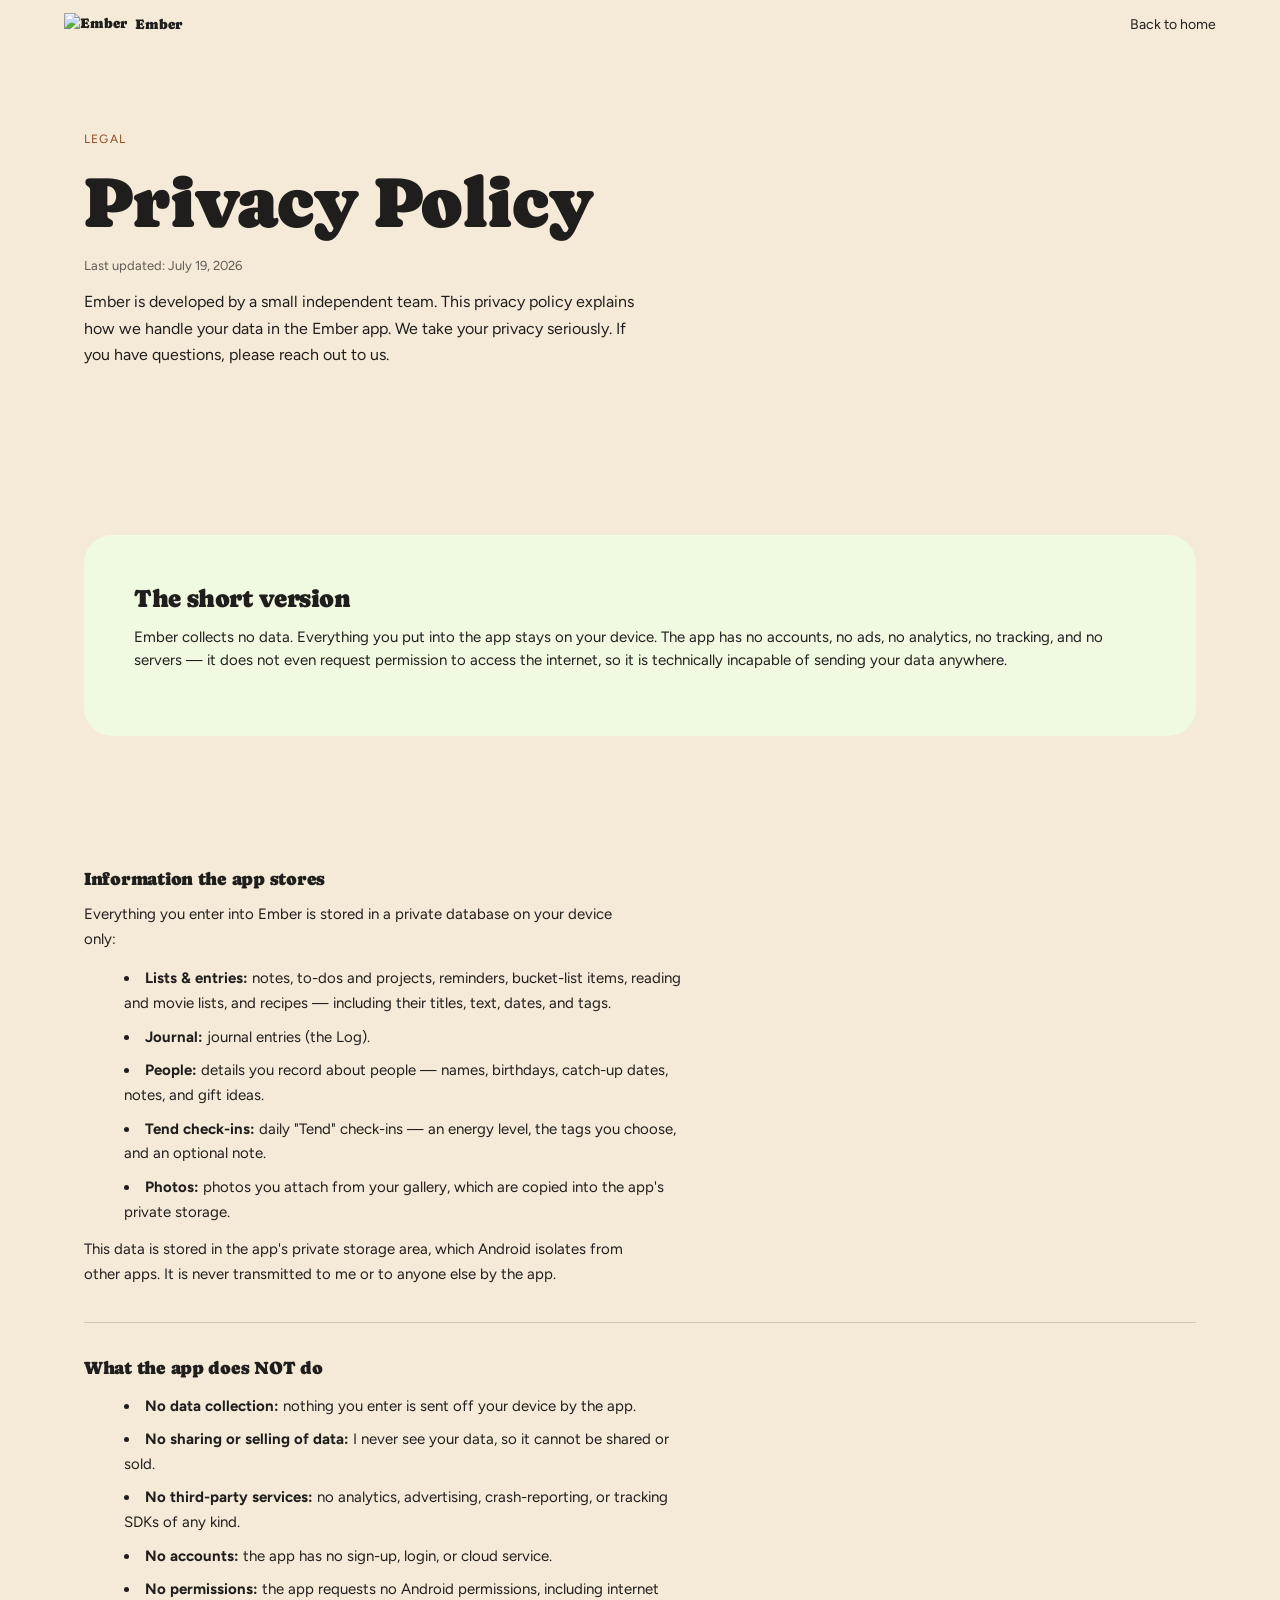
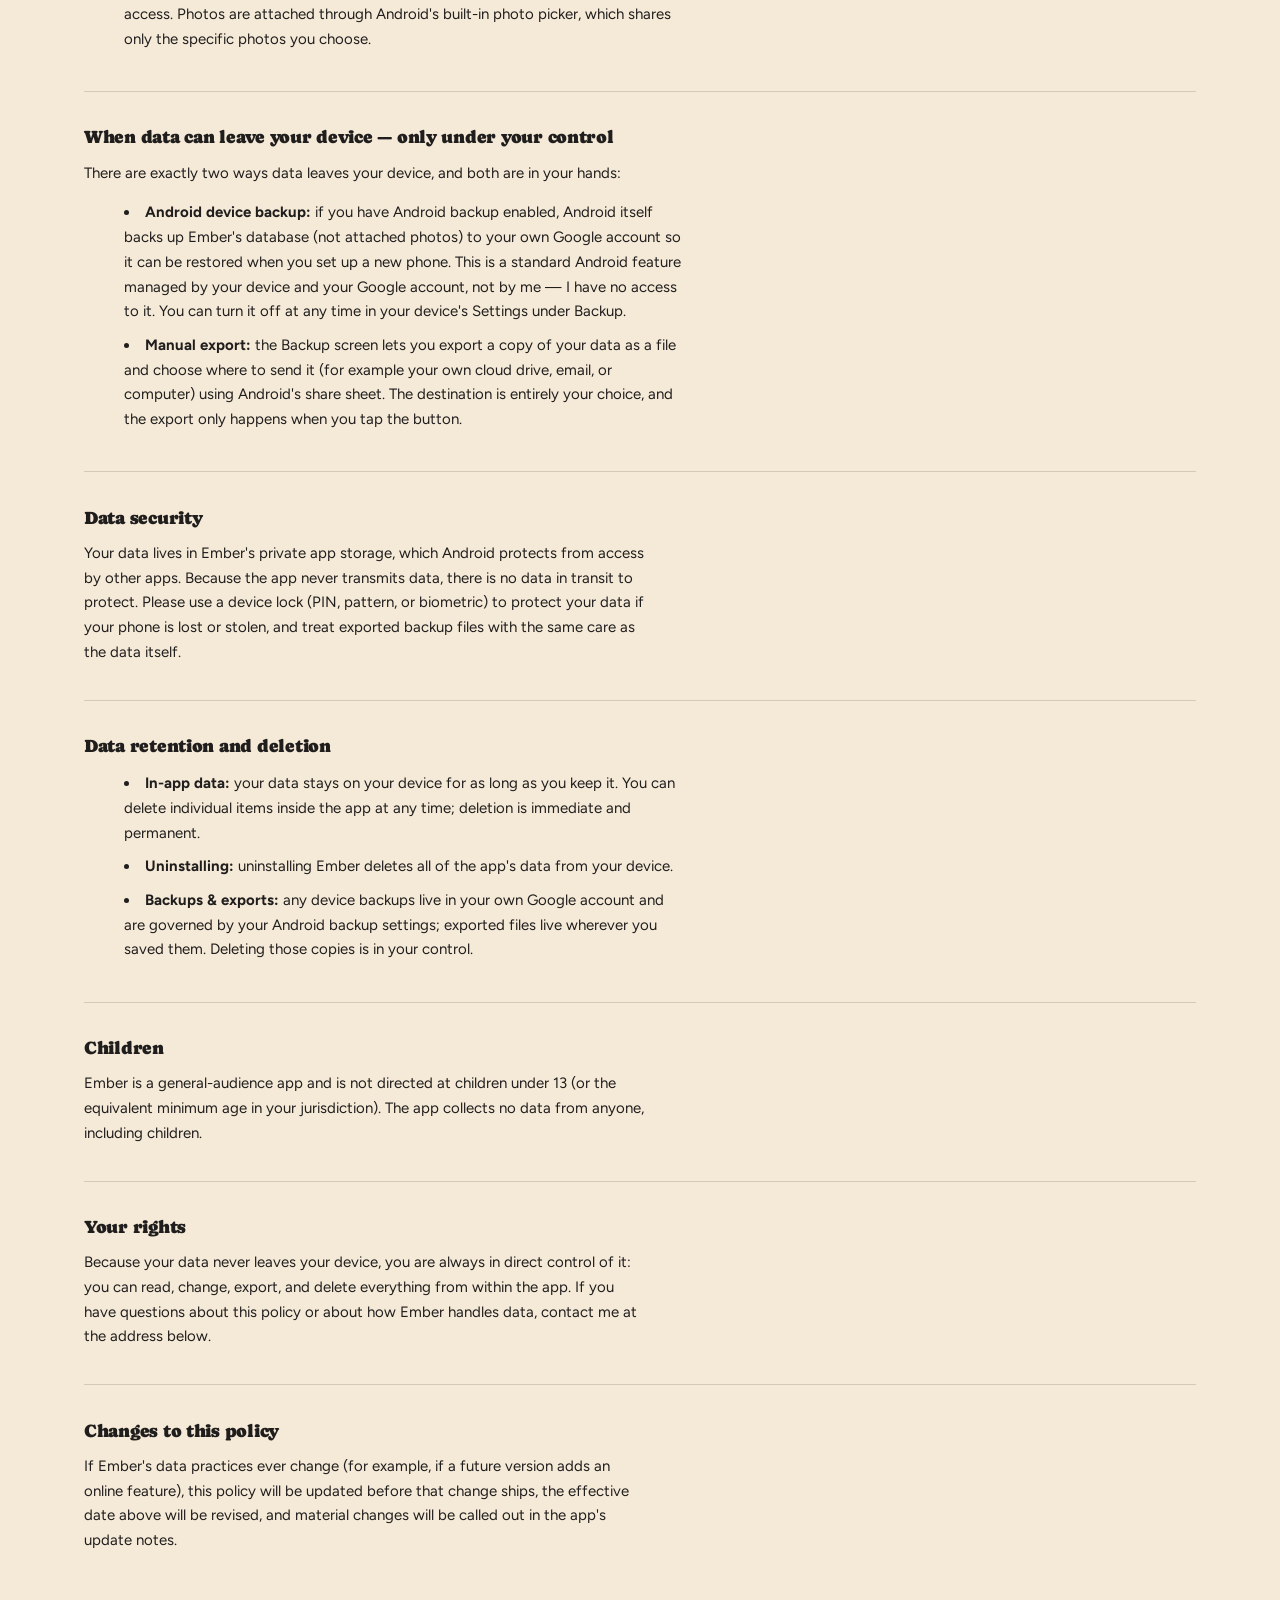
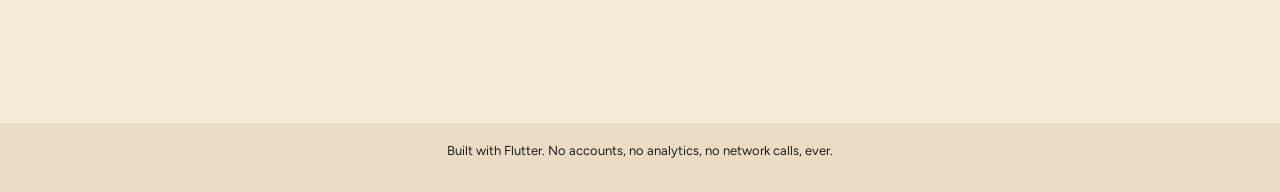
==== commit 0bc17a8e: "Restore privacy policy content to match original design specifications Replace custom content with e" ====
--- a/privacy.html
+++ b/privacy.html
@@ -210,7 +210,7 @@
 
           <div class="policy-section">
             <h3>Your rights</h3>
-            <p>Because your data never leaves your device, you are always in direct control of it: you can read, change, export, and delete everything from within the app.</p>
+            <p>Because your data never leaves your device, you are always in direct control of it: you can read, change, export, and delete everything from within the app. If you have questions about this policy or about how Ember handles data, contact me at the address below.</p>
           </div>
 
           <div class="policy-section">
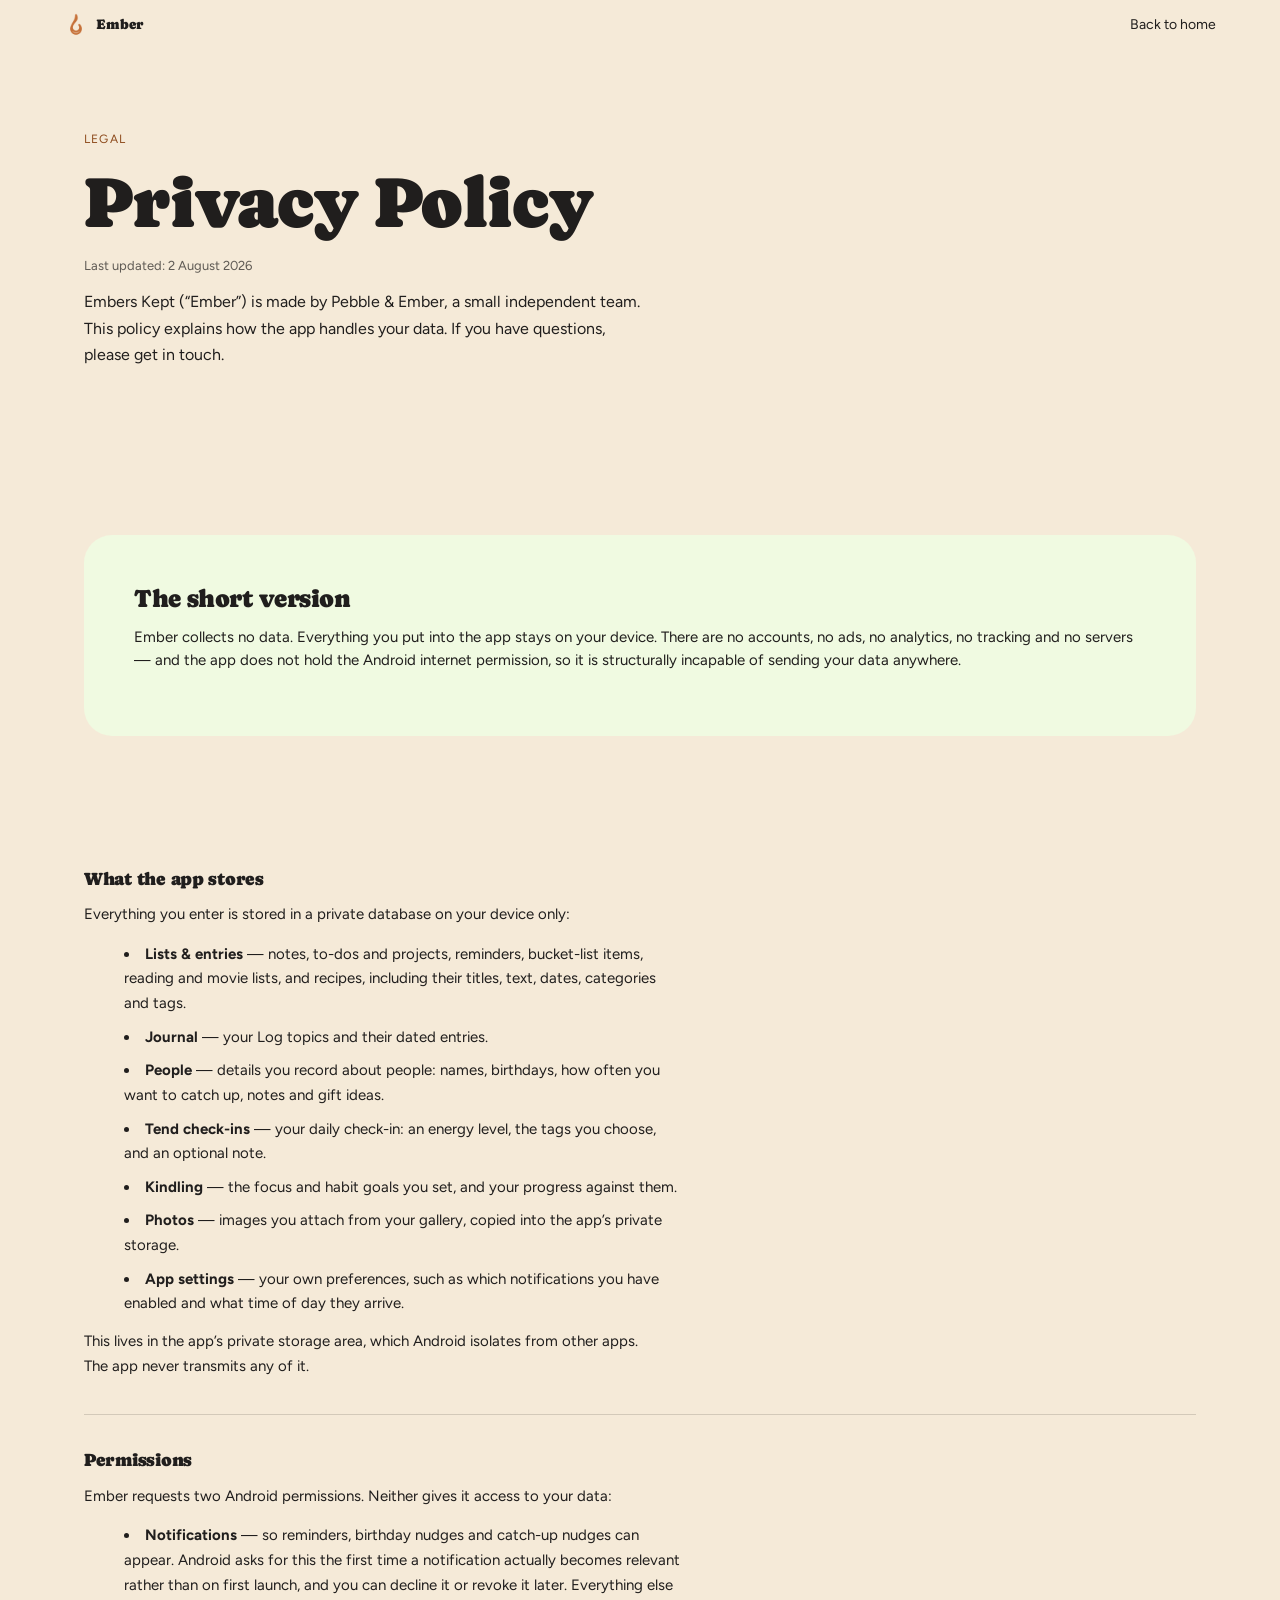
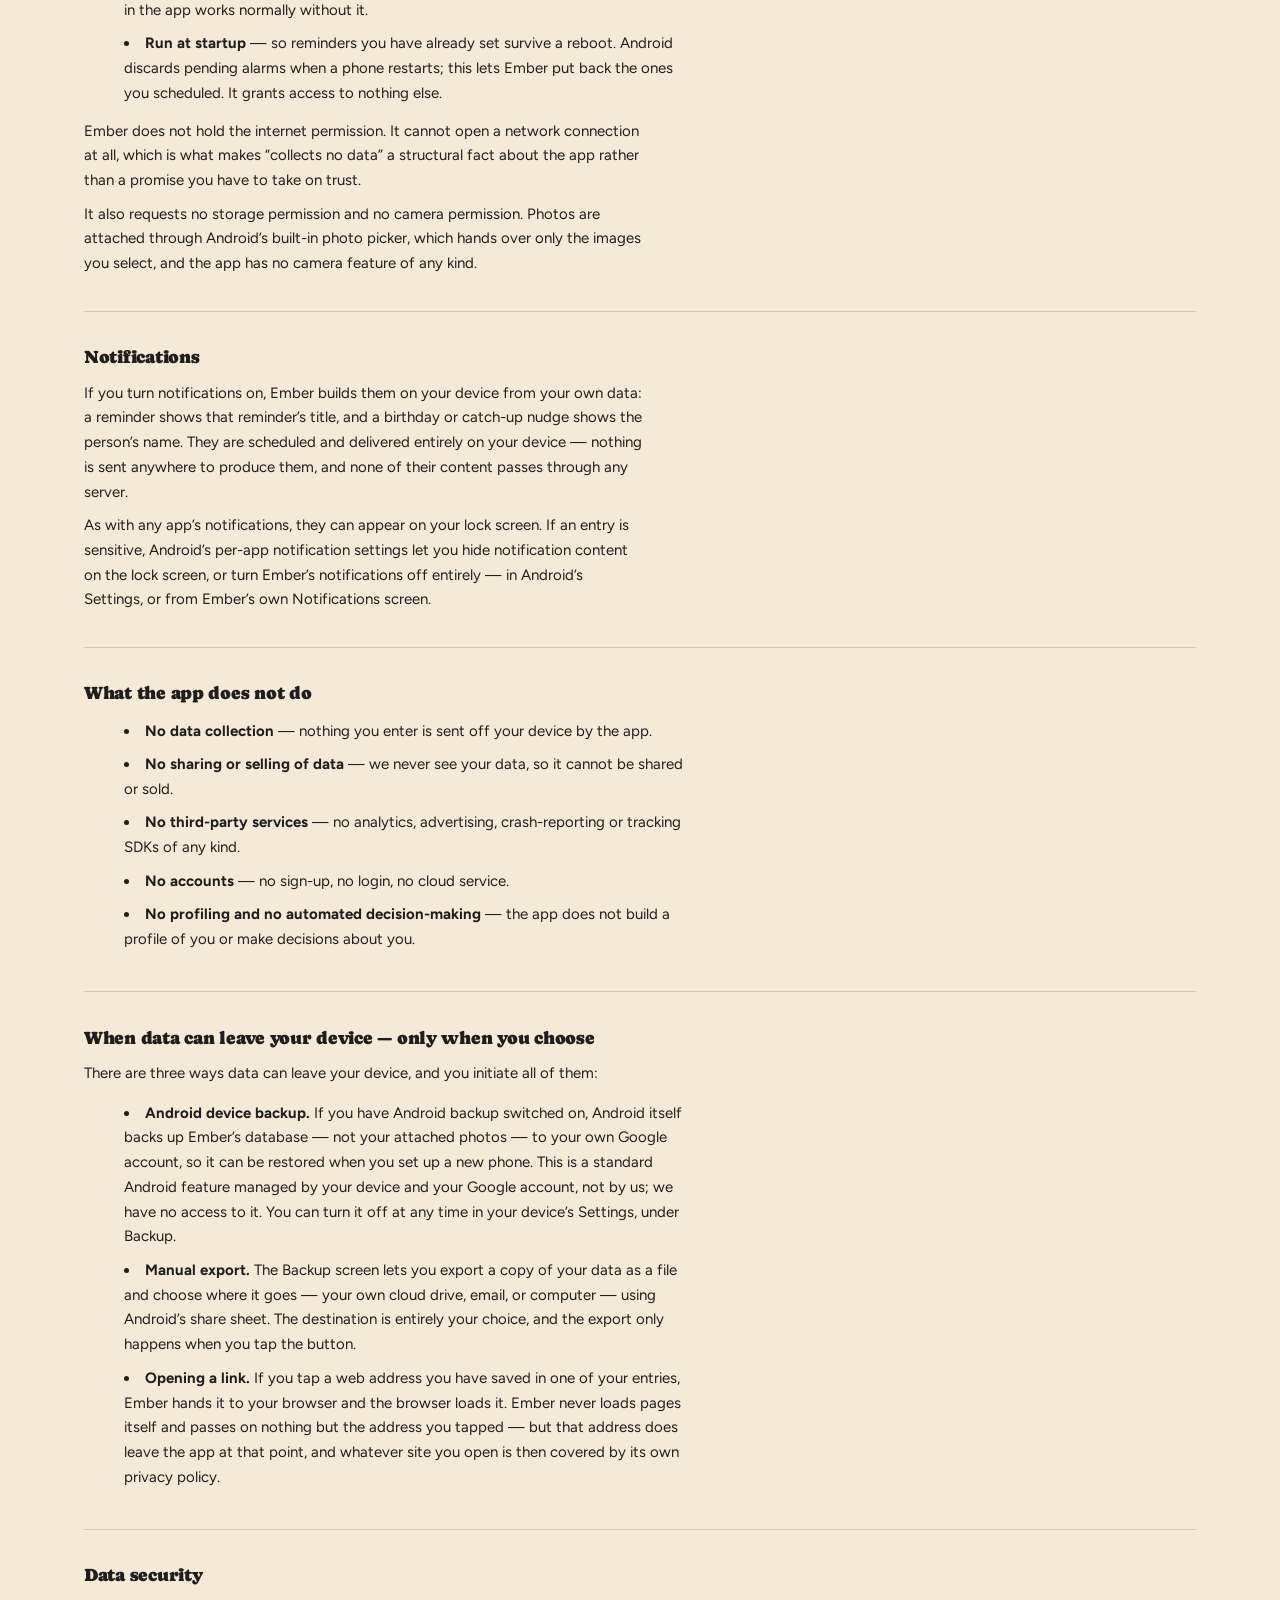
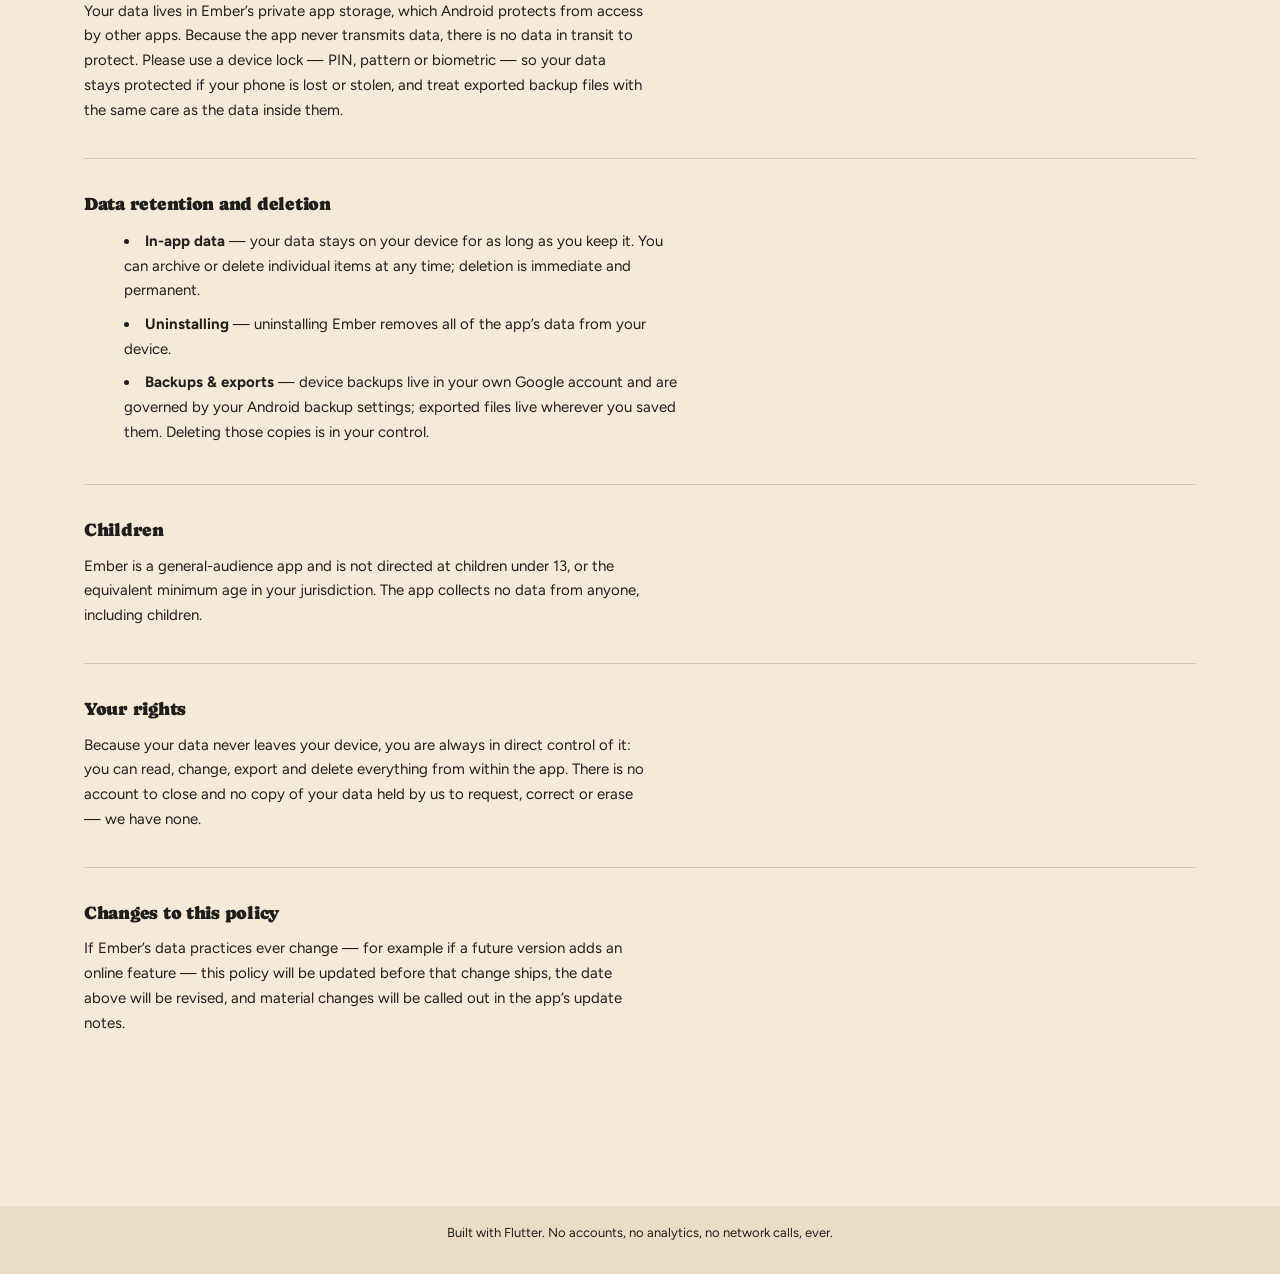
==== commit 58f1de63: "Update privacy policy wording Replace the privacy page copy with the new policy text: adds Permissio" ====
--- a/privacy.html
+++ b/privacy.html
@@ -3,8 +3,8 @@
 <head>
   <meta charset="UTF-8">
   <meta name="viewport" content="width=device-width, initial-scale=1.0">
-  <meta name="description" content="Ember Privacy Policy — Your data is yours alone.">
-  <title>Ember Privacy Policy</title>
+  <meta name="description" content="Embers Kept Privacy Policy — Ember collects no data. Everything you put into the app stays on your device.">
+  <title>Embers Kept — Privacy Policy</title>
   <link rel="stylesheet" href="css/styles.css">
   <style>
     .privacy-header {
@@ -134,10 +134,10 @@
       <div class="container">
         <p class="eyebrow">Legal</p>
         <h1>Privacy Policy</h1>
-        <div class="last-updated">Last updated: July 19, 2026</div>
+        <div class="last-updated">Last updated: 2 August 2026</div>
         <p class="intro-text">
-          Ember is developed by a small independent team. This privacy policy explains how we handle your data in the Ember app.
-          We take your privacy seriously. If you have questions, please reach out to us.
+          Embers Kept (“Ember”) is made by Pebble &amp; Ember, a small independent team. This policy explains how the app
+          handles your data. If you have questions, please get in touch.
         </p>
       </div>
     </section>
@@ -147,7 +147,7 @@
       <div class="container">
         <div class="callout">
           <h3>The short version</h3>
-          <p>Ember collects no data. Everything you put into the app stays on your device. The app has no accounts, no ads, no analytics, no tracking, and no servers — it does not even request permission to access the internet, so it is technically incapable of sending your data anywhere.</p>
+          <p>Ember collects no data. Everything you put into the app stays on your device. There are no accounts, no ads, no analytics, no tracking and no servers — and the app does not hold the Android internet permission, so it is structurally incapable of sending your data anywhere.</p>
         </div>
       </div>
     </section>
@@ -157,65 +157,85 @@
       <div class="container">
         <div class="policy-sections">
           <div class="policy-section">
-            <h3>Information the app stores</h3>
-            <p>Everything you enter into Ember is stored in a private database on your device only:</p>
-            <ul>
-              <li><strong>Lists & entries:</strong> notes, to-dos and projects, reminders, bucket-list items, reading and movie lists, and recipes — including their titles, text, dates, and tags.</li>
-              <li><strong>Journal:</strong> journal entries (the Log).</li>
-              <li><strong>People:</strong> details you record about people — names, birthdays, catch-up dates, notes, and gift ideas.</li>
-              <li><strong>Tend check-ins:</strong> daily "Tend" check-ins — an energy level, the tags you choose, and an optional note.</li>
-              <li><strong>Photos:</strong> photos you attach from your gallery, which are copied into the app's private storage.</li>
-            </ul>
-            <p>This data is stored in the app's private storage area, which Android isolates from other apps. It is never transmitted to me or to anyone else by the app.</p>
-          </div>
-
-          <div class="policy-section">
-            <h3>What the app does NOT do</h3>
-            <ul>
-              <li><strong>No data collection:</strong> nothing you enter is sent off your device by the app.</li>
-              <li><strong>No sharing or selling of data:</strong> I never see your data, so it cannot be shared or sold.</li>
-              <li><strong>No third-party services:</strong> no analytics, advertising, crash-reporting, or tracking SDKs of any kind.</li>
-              <li><strong>No accounts:</strong> the app has no sign-up, login, or cloud service.</li>
-              <li><strong>No permissions:</strong> the app requests no Android permissions, including internet access. Photos are attached through Android's built-in photo picker, which shares only the specific photos you choose.</li>
-            </ul>
-          </div>
-
-          <div class="policy-section">
-            <h3>When data can leave your device — only under your control</h3>
-            <p>There are exactly two ways data leaves your device, and both are in your hands:</p>
-            <ul>
-              <li><strong>Android device backup:</strong> if you have Android backup enabled, Android itself backs up Ember's database (not attached photos) to your own Google account so it can be restored when you set up a new phone. This is a standard Android feature managed by your device and your Google account, not by me — I have no access to it. You can turn it off at any time in your device's Settings under Backup.</li>
-              <li><strong>Manual export:</strong> the Backup screen lets you export a copy of your data as a file and choose where to send it (for example your own cloud drive, email, or computer) using Android's share sheet. The destination is entirely your choice, and the export only happens when you tap the button.</li>
+            <h3>What the app stores</h3>
+            <p>Everything you enter is stored in a private database on your device only:</p>
+            <ul>
+              <li><strong>Lists &amp; entries</strong> — notes, to-dos and projects, reminders, bucket-list items, reading and movie lists, and recipes, including their titles, text, dates, categories and tags.</li>
+              <li><strong>Journal</strong> — your Log topics and their dated entries.</li>
+              <li><strong>People</strong> — details you record about people: names, birthdays, how often you want to catch up, notes and gift ideas.</li>
+              <li><strong>Tend check-ins</strong> — your daily check-in: an energy level, the tags you choose, and an optional note.</li>
+              <li><strong>Kindling</strong> — the focus and habit goals you set, and your progress against them.</li>
+              <li><strong>Photos</strong> — images you attach from your gallery, copied into the app’s private storage.</li>
+              <li><strong>App settings</strong> — your own preferences, such as which notifications you have enabled and what time of day they arrive.</li>
+            </ul>
+            <p>This lives in the app’s private storage area, which Android isolates from other apps. The app never transmits any of it.</p>
+          </div>
+
+          <div class="policy-section">
+            <h3>Permissions</h3>
+            <p>Ember requests two Android permissions. Neither gives it access to your data:</p>
+            <ul>
+              <li><strong>Notifications</strong> — so reminders, birthday nudges and catch-up nudges can appear. Android asks for this the first time a notification actually becomes relevant rather than on first launch, and you can decline it or revoke it later. Everything else in the app works normally without it.</li>
+              <li><strong>Run at startup</strong> — so reminders you have already set survive a reboot. Android discards pending alarms when a phone restarts; this lets Ember put back the ones you scheduled. It grants access to nothing else.</li>
+            </ul>
+            <p>Ember does not hold the internet permission. It cannot open a network connection at all, which is what makes “collects no data” a structural fact about the app rather than a promise you have to take on trust.</p>
+            <p>It also requests no storage permission and no camera permission. Photos are attached through Android’s built-in photo picker, which hands over only the images you select, and the app has no camera feature of any kind.</p>
+          </div>
+
+          <div class="policy-section">
+            <h3>Notifications</h3>
+            <p>If you turn notifications on, Ember builds them on your device from your own data: a reminder shows that reminder’s title, and a birthday or catch-up nudge shows the person’s name. They are scheduled and delivered entirely on your device — nothing is sent anywhere to produce them, and none of their content passes through any server.</p>
+            <p>As with any app’s notifications, they can appear on your lock screen. If an entry is sensitive, Android’s per-app notification settings let you hide notification content on the lock screen, or turn Ember’s notifications off entirely — in Android’s Settings, or from Ember’s own Notifications screen.</p>
+          </div>
+
+          <div class="policy-section">
+            <h3>What the app does not do</h3>
+            <ul>
+              <li><strong>No data collection</strong> — nothing you enter is sent off your device by the app.</li>
+              <li><strong>No sharing or selling of data</strong> — we never see your data, so it cannot be shared or sold.</li>
+              <li><strong>No third-party services</strong> — no analytics, advertising, crash-reporting or tracking SDKs of any kind.</li>
+              <li><strong>No accounts</strong> — no sign-up, no login, no cloud service.</li>
+              <li><strong>No profiling and no automated decision-making</strong> — the app does not build a profile of you or make decisions about you.</li>
+            </ul>
+          </div>
+
+          <div class="policy-section">
+            <h3>When data can leave your device — only when you choose</h3>
+            <p>There are three ways data can leave your device, and you initiate all of them:</p>
+            <ul>
+              <li><strong>Android device backup.</strong> If you have Android backup switched on, Android itself backs up Ember’s database — not your attached photos — to your own Google account, so it can be restored when you set up a new phone. This is a standard Android feature managed by your device and your Google account, not by us; we have no access to it. You can turn it off at any time in your device’s Settings, under Backup.</li>
+              <li><strong>Manual export.</strong> The Backup screen lets you export a copy of your data as a file and choose where it goes — your own cloud drive, email, or computer — using Android’s share sheet. The destination is entirely your choice, and the export only happens when you tap the button.</li>
+              <li><strong>Opening a link.</strong> If you tap a web address you have saved in one of your entries, Ember hands it to your browser and the browser loads it. Ember never loads pages itself and passes on nothing but the address you tapped — but that address does leave the app at that point, and whatever site you open is then covered by its own privacy policy.</li>
             </ul>
           </div>
 
           <div class="policy-section">
             <h3>Data security</h3>
-            <p>Your data lives in Ember's private app storage, which Android protects from access by other apps. Because the app never transmits data, there is no data in transit to protect. Please use a device lock (PIN, pattern, or biometric) to protect your data if your phone is lost or stolen, and treat exported backup files with the same care as the data itself.</p>
+            <p>Your data lives in Ember’s private app storage, which Android protects from access by other apps. Because the app never transmits data, there is no data in transit to protect. Please use a device lock — PIN, pattern or biometric — so your data stays protected if your phone is lost or stolen, and treat exported backup files with the same care as the data inside them.</p>
           </div>
 
           <div class="policy-section">
             <h3>Data retention and deletion</h3>
             <ul>
-              <li><strong>In-app data:</strong> your data stays on your device for as long as you keep it. You can delete individual items inside the app at any time; deletion is immediate and permanent.</li>
-              <li><strong>Uninstalling:</strong> uninstalling Ember deletes all of the app's data from your device.</li>
-              <li><strong>Backups & exports:</strong> any device backups live in your own Google account and are governed by your Android backup settings; exported files live wherever you saved them. Deleting those copies is in your control.</li>
+              <li><strong>In-app data</strong> — your data stays on your device for as long as you keep it. You can archive or delete individual items at any time; deletion is immediate and permanent.</li>
+              <li><strong>Uninstalling</strong> — uninstalling Ember removes all of the app’s data from your device.</li>
+              <li><strong>Backups &amp; exports</strong> — device backups live in your own Google account and are governed by your Android backup settings; exported files live wherever you saved them. Deleting those copies is in your control.</li>
             </ul>
           </div>
 
           <div class="policy-section">
             <h3>Children</h3>
-            <p>Ember is a general-audience app and is not directed at children under 13 (or the equivalent minimum age in your jurisdiction). The app collects no data from anyone, including children.</p>
+            <p>Ember is a general-audience app and is not directed at children under 13, or the equivalent minimum age in your jurisdiction. The app collects no data from anyone, including children.</p>
           </div>
 
           <div class="policy-section">
             <h3>Your rights</h3>
-            <p>Because your data never leaves your device, you are always in direct control of it: you can read, change, export, and delete everything from within the app. If you have questions about this policy or about how Ember handles data, contact me at the address below.</p>
+            <p>Because your data never leaves your device, you are always in direct control of it: you can read, change, export and delete everything from within the app. There is no account to close and no copy of your data held by us to request, correct or erase — we have none.</p>
           </div>
 
           <div class="policy-section">
             <h3>Changes to this policy</h3>
-            <p>If Ember's data practices ever change (for example, if a future version adds an online feature), this policy will be updated before that change ships, the effective date above will be revised, and material changes will be called out in the app's update notes.</p>
+            <p>If Ember’s data practices ever change — for example if a future version adds an online feature — this policy will be updated before that change ships, the date above will be revised, and material changes will be called out in the app’s update notes.</p>
           </div>
 
         </div>
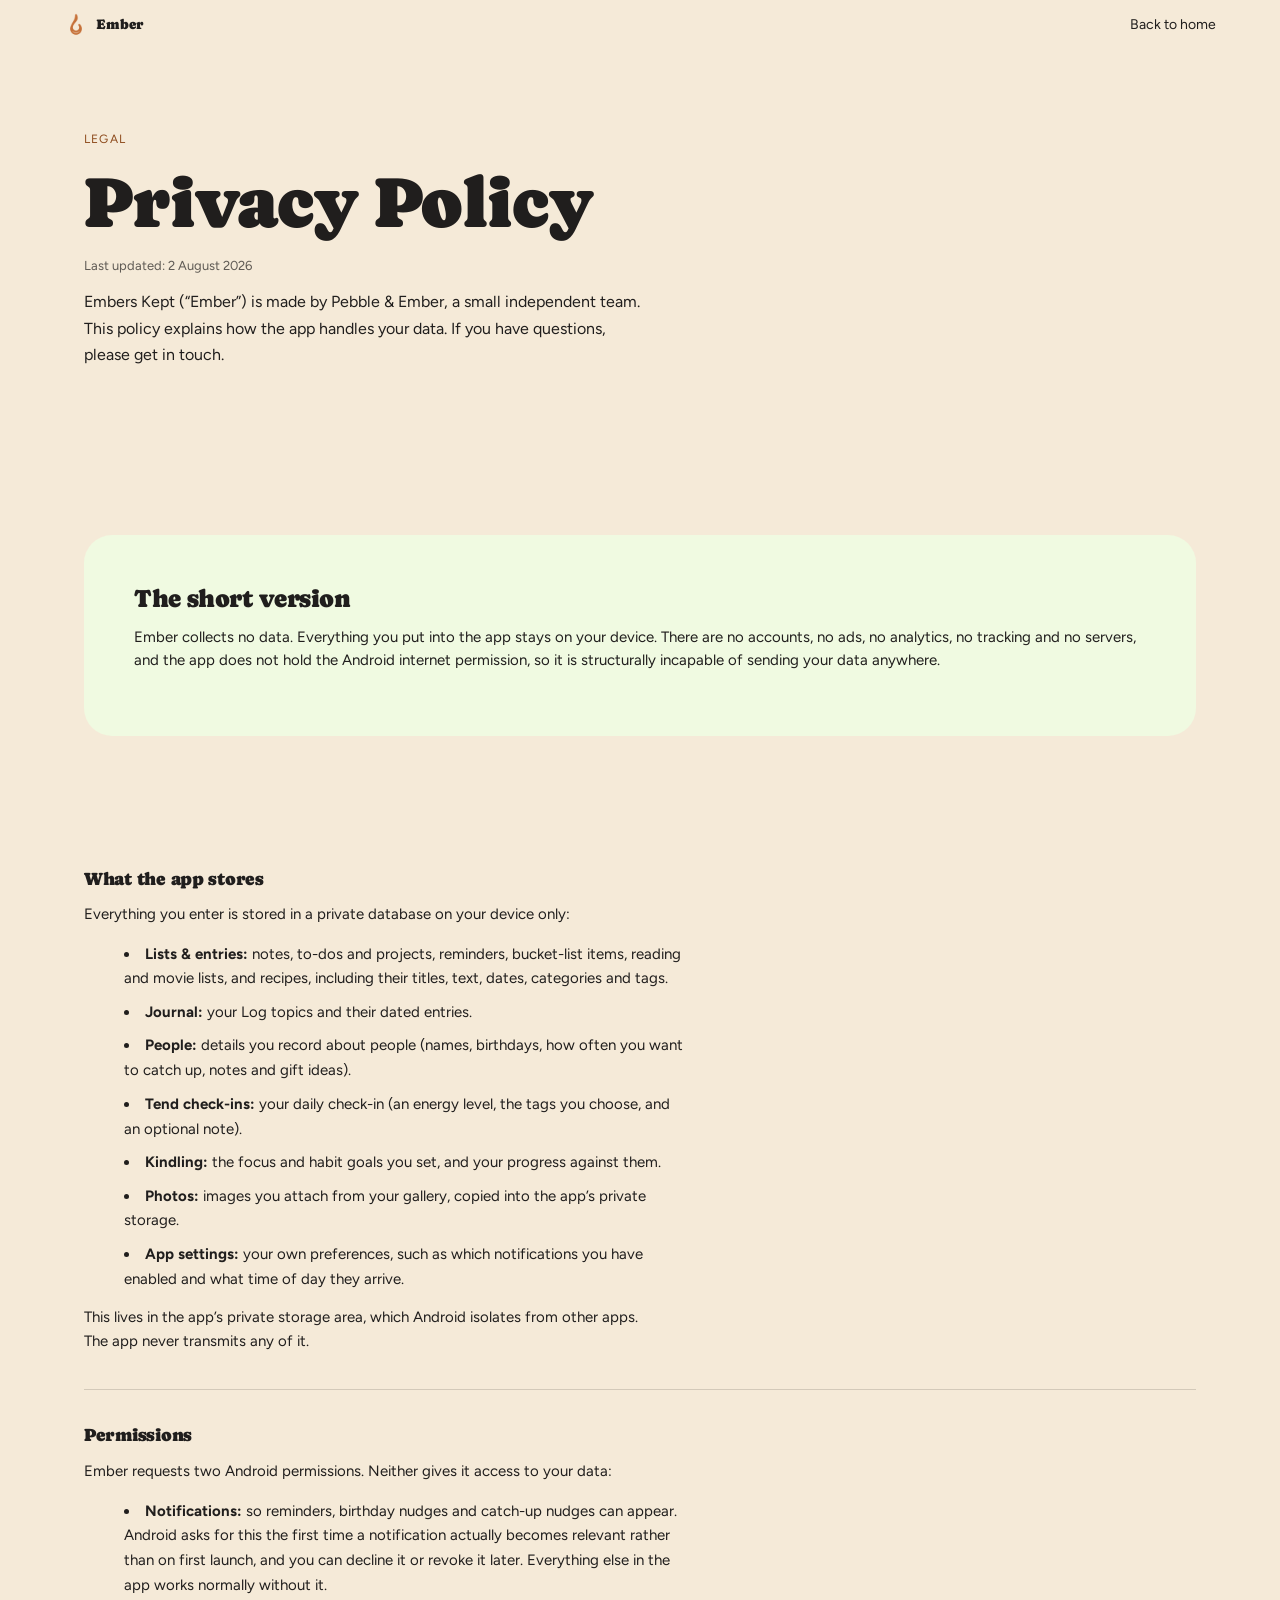
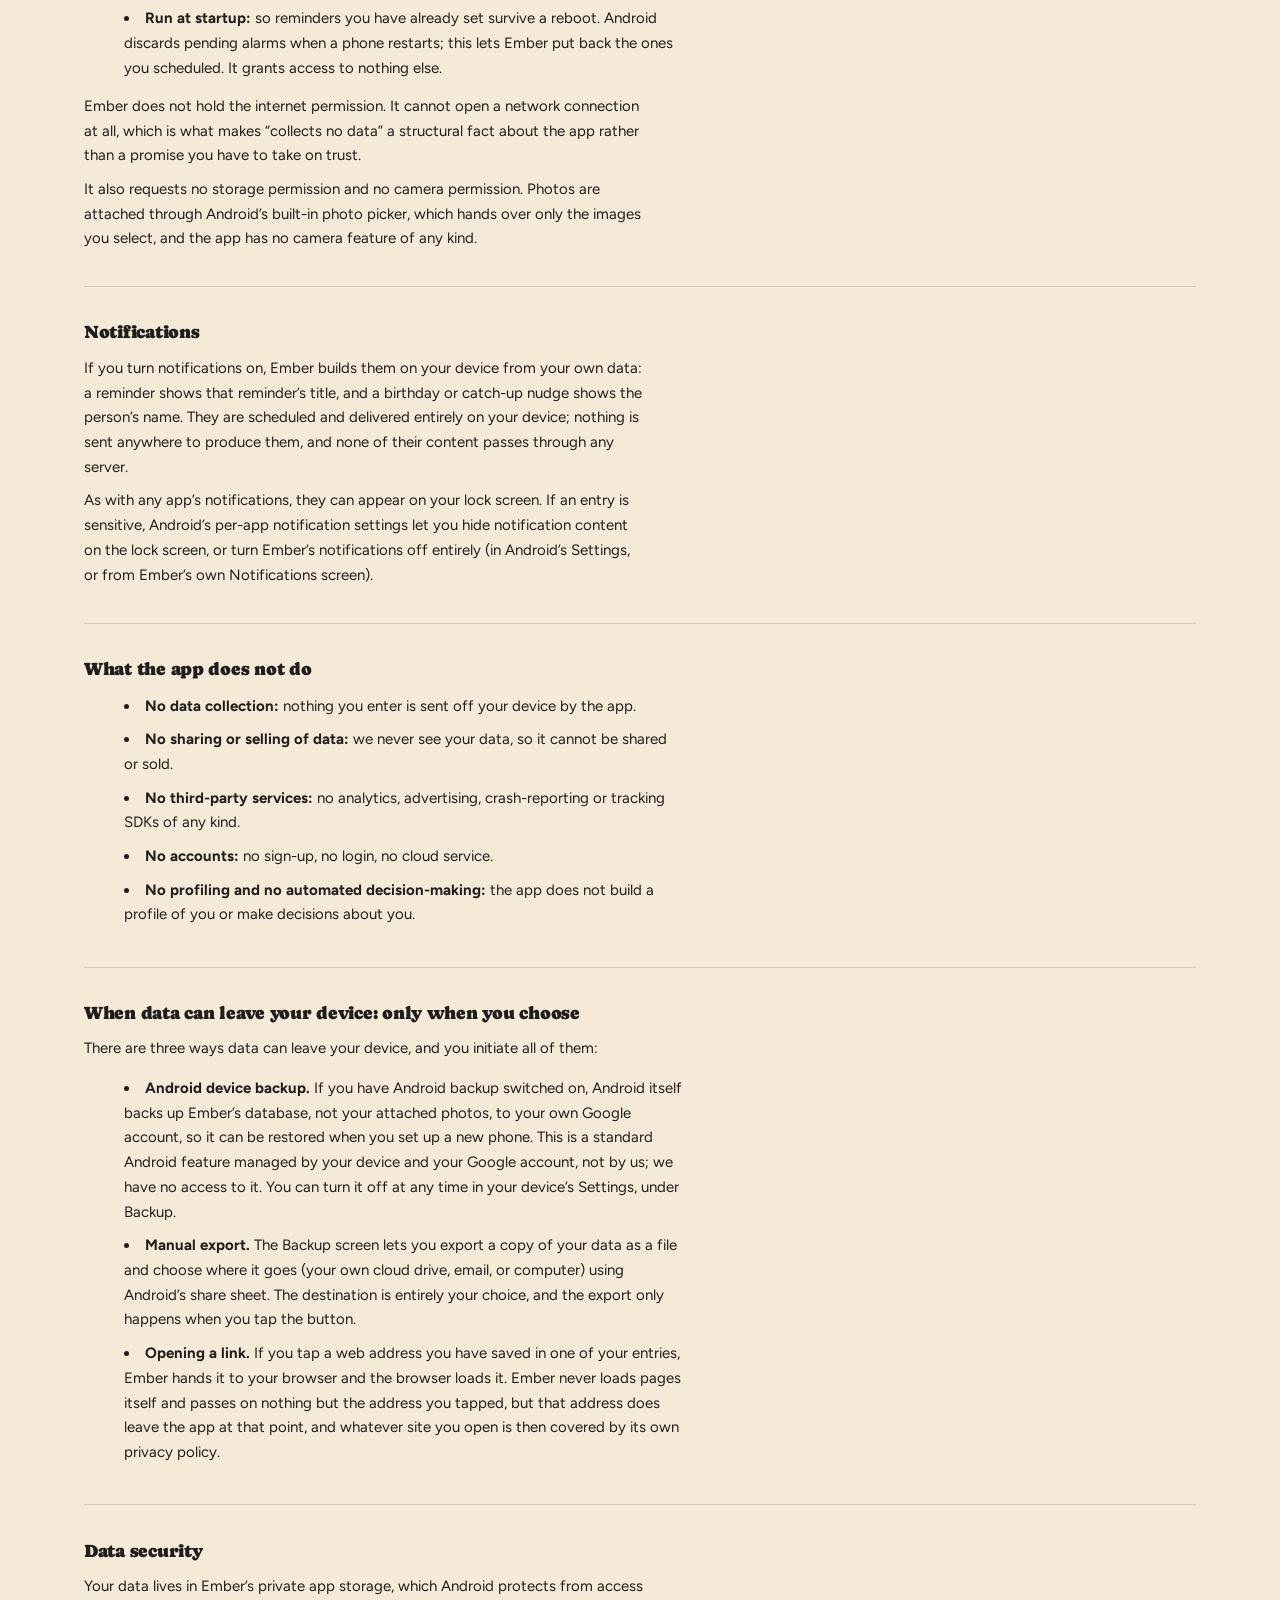
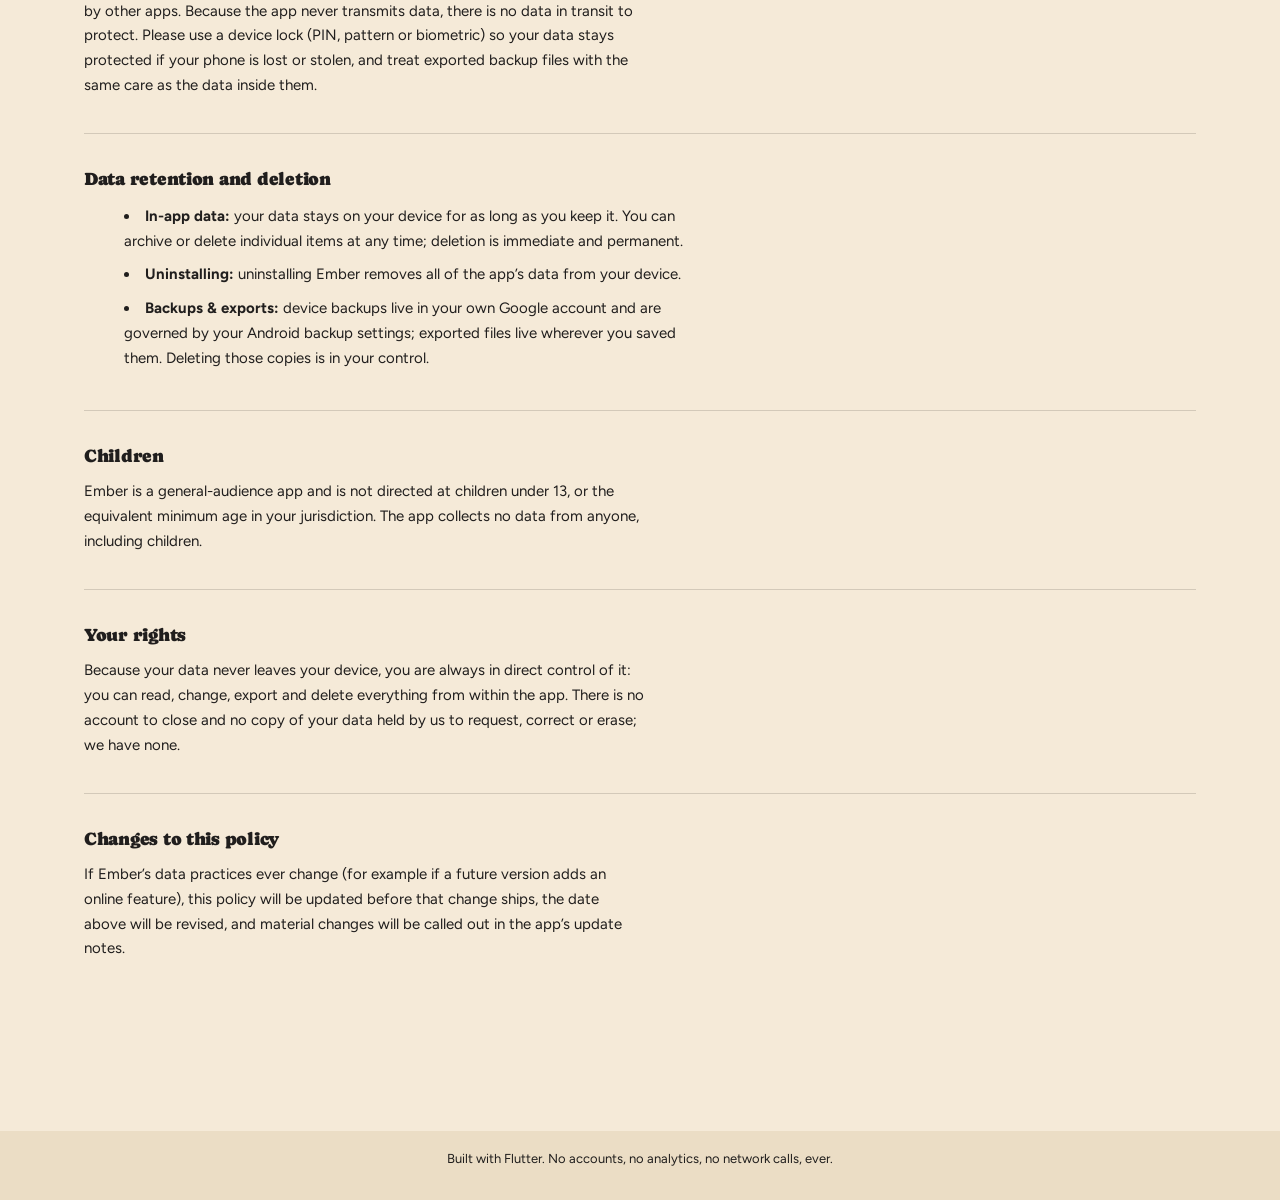
==== commit 647b571d: "Remove em dashes from privacy page copy Replace every em dash with a colon, comma, semicolon or pare" ====
--- a/privacy.html
+++ b/privacy.html
@@ -3,8 +3,8 @@
 <head>
   <meta charset="UTF-8">
   <meta name="viewport" content="width=device-width, initial-scale=1.0">
-  <meta name="description" content="Embers Kept Privacy Policy — Ember collects no data. Everything you put into the app stays on your device.">
-  <title>Embers Kept — Privacy Policy</title>
+  <meta name="description" content="Embers Kept Privacy Policy: Ember collects no data. Everything you put into the app stays on your device.">
+  <title>Embers Kept Privacy Policy</title>
   <link rel="stylesheet" href="css/styles.css">
   <style>
     .privacy-header {
@@ -147,7 +147,7 @@
       <div class="container">
         <div class="callout">
           <h3>The short version</h3>
-          <p>Ember collects no data. Everything you put into the app stays on your device. There are no accounts, no ads, no analytics, no tracking and no servers — and the app does not hold the Android internet permission, so it is structurally incapable of sending your data anywhere.</p>
+          <p>Ember collects no data. Everything you put into the app stays on your device. There are no accounts, no ads, no analytics, no tracking and no servers, and the app does not hold the Android internet permission, so it is structurally incapable of sending your data anywhere.</p>
         </div>
       </div>
     </section>
@@ -160,13 +160,13 @@
             <h3>What the app stores</h3>
             <p>Everything you enter is stored in a private database on your device only:</p>
             <ul>
-              <li><strong>Lists &amp; entries</strong> — notes, to-dos and projects, reminders, bucket-list items, reading and movie lists, and recipes, including their titles, text, dates, categories and tags.</li>
-              <li><strong>Journal</strong> — your Log topics and their dated entries.</li>
-              <li><strong>People</strong> — details you record about people: names, birthdays, how often you want to catch up, notes and gift ideas.</li>
-              <li><strong>Tend check-ins</strong> — your daily check-in: an energy level, the tags you choose, and an optional note.</li>
-              <li><strong>Kindling</strong> — the focus and habit goals you set, and your progress against them.</li>
-              <li><strong>Photos</strong> — images you attach from your gallery, copied into the app’s private storage.</li>
-              <li><strong>App settings</strong> — your own preferences, such as which notifications you have enabled and what time of day they arrive.</li>
+              <li><strong>Lists &amp; entries:</strong> notes, to-dos and projects, reminders, bucket-list items, reading and movie lists, and recipes, including their titles, text, dates, categories and tags.</li>
+              <li><strong>Journal:</strong> your Log topics and their dated entries.</li>
+              <li><strong>People:</strong> details you record about people (names, birthdays, how often you want to catch up, notes and gift ideas).</li>
+              <li><strong>Tend check-ins:</strong> your daily check-in (an energy level, the tags you choose, and an optional note).</li>
+              <li><strong>Kindling:</strong> the focus and habit goals you set, and your progress against them.</li>
+              <li><strong>Photos:</strong> images you attach from your gallery, copied into the app’s private storage.</li>
+              <li><strong>App settings:</strong> your own preferences, such as which notifications you have enabled and what time of day they arrive.</li>
             </ul>
             <p>This lives in the app’s private storage area, which Android isolates from other apps. The app never transmits any of it.</p>
           </div>
@@ -175,8 +175,8 @@
             <h3>Permissions</h3>
             <p>Ember requests two Android permissions. Neither gives it access to your data:</p>
             <ul>
-              <li><strong>Notifications</strong> — so reminders, birthday nudges and catch-up nudges can appear. Android asks for this the first time a notification actually becomes relevant rather than on first launch, and you can decline it or revoke it later. Everything else in the app works normally without it.</li>
-              <li><strong>Run at startup</strong> — so reminders you have already set survive a reboot. Android discards pending alarms when a phone restarts; this lets Ember put back the ones you scheduled. It grants access to nothing else.</li>
+              <li><strong>Notifications:</strong> so reminders, birthday nudges and catch-up nudges can appear. Android asks for this the first time a notification actually becomes relevant rather than on first launch, and you can decline it or revoke it later. Everything else in the app works normally without it.</li>
+              <li><strong>Run at startup:</strong> so reminders you have already set survive a reboot. Android discards pending alarms when a phone restarts; this lets Ember put back the ones you scheduled. It grants access to nothing else.</li>
             </ul>
             <p>Ember does not hold the internet permission. It cannot open a network connection at all, which is what makes “collects no data” a structural fact about the app rather than a promise you have to take on trust.</p>
             <p>It also requests no storage permission and no camera permission. Photos are attached through Android’s built-in photo picker, which hands over only the images you select, and the app has no camera feature of any kind.</p>
@@ -184,42 +184,42 @@
 
           <div class="policy-section">
             <h3>Notifications</h3>
-            <p>If you turn notifications on, Ember builds them on your device from your own data: a reminder shows that reminder’s title, and a birthday or catch-up nudge shows the person’s name. They are scheduled and delivered entirely on your device — nothing is sent anywhere to produce them, and none of their content passes through any server.</p>
-            <p>As with any app’s notifications, they can appear on your lock screen. If an entry is sensitive, Android’s per-app notification settings let you hide notification content on the lock screen, or turn Ember’s notifications off entirely — in Android’s Settings, or from Ember’s own Notifications screen.</p>
+            <p>If you turn notifications on, Ember builds them on your device from your own data: a reminder shows that reminder’s title, and a birthday or catch-up nudge shows the person’s name. They are scheduled and delivered entirely on your device; nothing is sent anywhere to produce them, and none of their content passes through any server.</p>
+            <p>As with any app’s notifications, they can appear on your lock screen. If an entry is sensitive, Android’s per-app notification settings let you hide notification content on the lock screen, or turn Ember’s notifications off entirely (in Android’s Settings, or from Ember’s own Notifications screen).</p>
           </div>
 
           <div class="policy-section">
             <h3>What the app does not do</h3>
             <ul>
-              <li><strong>No data collection</strong> — nothing you enter is sent off your device by the app.</li>
-              <li><strong>No sharing or selling of data</strong> — we never see your data, so it cannot be shared or sold.</li>
-              <li><strong>No third-party services</strong> — no analytics, advertising, crash-reporting or tracking SDKs of any kind.</li>
-              <li><strong>No accounts</strong> — no sign-up, no login, no cloud service.</li>
-              <li><strong>No profiling and no automated decision-making</strong> — the app does not build a profile of you or make decisions about you.</li>
-            </ul>
-          </div>
-
-          <div class="policy-section">
-            <h3>When data can leave your device — only when you choose</h3>
+              <li><strong>No data collection:</strong> nothing you enter is sent off your device by the app.</li>
+              <li><strong>No sharing or selling of data:</strong> we never see your data, so it cannot be shared or sold.</li>
+              <li><strong>No third-party services:</strong> no analytics, advertising, crash-reporting or tracking SDKs of any kind.</li>
+              <li><strong>No accounts:</strong> no sign-up, no login, no cloud service.</li>
+              <li><strong>No profiling and no automated decision-making:</strong> the app does not build a profile of you or make decisions about you.</li>
+            </ul>
+          </div>
+
+          <div class="policy-section">
+            <h3>When data can leave your device: only when you choose</h3>
             <p>There are three ways data can leave your device, and you initiate all of them:</p>
             <ul>
-              <li><strong>Android device backup.</strong> If you have Android backup switched on, Android itself backs up Ember’s database — not your attached photos — to your own Google account, so it can be restored when you set up a new phone. This is a standard Android feature managed by your device and your Google account, not by us; we have no access to it. You can turn it off at any time in your device’s Settings, under Backup.</li>
-              <li><strong>Manual export.</strong> The Backup screen lets you export a copy of your data as a file and choose where it goes — your own cloud drive, email, or computer — using Android’s share sheet. The destination is entirely your choice, and the export only happens when you tap the button.</li>
-              <li><strong>Opening a link.</strong> If you tap a web address you have saved in one of your entries, Ember hands it to your browser and the browser loads it. Ember never loads pages itself and passes on nothing but the address you tapped — but that address does leave the app at that point, and whatever site you open is then covered by its own privacy policy.</li>
+              <li><strong>Android device backup.</strong> If you have Android backup switched on, Android itself backs up Ember’s database, not your attached photos, to your own Google account, so it can be restored when you set up a new phone. This is a standard Android feature managed by your device and your Google account, not by us; we have no access to it. You can turn it off at any time in your device’s Settings, under Backup.</li>
+              <li><strong>Manual export.</strong> The Backup screen lets you export a copy of your data as a file and choose where it goes (your own cloud drive, email, or computer) using Android’s share sheet. The destination is entirely your choice, and the export only happens when you tap the button.</li>
+              <li><strong>Opening a link.</strong> If you tap a web address you have saved in one of your entries, Ember hands it to your browser and the browser loads it. Ember never loads pages itself and passes on nothing but the address you tapped, but that address does leave the app at that point, and whatever site you open is then covered by its own privacy policy.</li>
             </ul>
           </div>
 
           <div class="policy-section">
             <h3>Data security</h3>
-            <p>Your data lives in Ember’s private app storage, which Android protects from access by other apps. Because the app never transmits data, there is no data in transit to protect. Please use a device lock — PIN, pattern or biometric — so your data stays protected if your phone is lost or stolen, and treat exported backup files with the same care as the data inside them.</p>
+            <p>Your data lives in Ember’s private app storage, which Android protects from access by other apps. Because the app never transmits data, there is no data in transit to protect. Please use a device lock (PIN, pattern or biometric) so your data stays protected if your phone is lost or stolen, and treat exported backup files with the same care as the data inside them.</p>
           </div>
 
           <div class="policy-section">
             <h3>Data retention and deletion</h3>
             <ul>
-              <li><strong>In-app data</strong> — your data stays on your device for as long as you keep it. You can archive or delete individual items at any time; deletion is immediate and permanent.</li>
-              <li><strong>Uninstalling</strong> — uninstalling Ember removes all of the app’s data from your device.</li>
-              <li><strong>Backups &amp; exports</strong> — device backups live in your own Google account and are governed by your Android backup settings; exported files live wherever you saved them. Deleting those copies is in your control.</li>
+              <li><strong>In-app data:</strong> your data stays on your device for as long as you keep it. You can archive or delete individual items at any time; deletion is immediate and permanent.</li>
+              <li><strong>Uninstalling:</strong> uninstalling Ember removes all of the app’s data from your device.</li>
+              <li><strong>Backups &amp; exports:</strong> device backups live in your own Google account and are governed by your Android backup settings; exported files live wherever you saved them. Deleting those copies is in your control.</li>
             </ul>
           </div>
 
@@ -230,12 +230,12 @@
 
           <div class="policy-section">
             <h3>Your rights</h3>
-            <p>Because your data never leaves your device, you are always in direct control of it: you can read, change, export and delete everything from within the app. There is no account to close and no copy of your data held by us to request, correct or erase — we have none.</p>
+            <p>Because your data never leaves your device, you are always in direct control of it: you can read, change, export and delete everything from within the app. There is no account to close and no copy of your data held by us to request, correct or erase; we have none.</p>
           </div>
 
           <div class="policy-section">
             <h3>Changes to this policy</h3>
-            <p>If Ember’s data practices ever change — for example if a future version adds an online feature — this policy will be updated before that change ships, the date above will be revised, and material changes will be called out in the app’s update notes.</p>
+            <p>If Ember’s data practices ever change (for example if a future version adds an online feature), this policy will be updated before that change ships, the date above will be revised, and material changes will be called out in the app’s update notes.</p>
           </div>
 
         </div>
